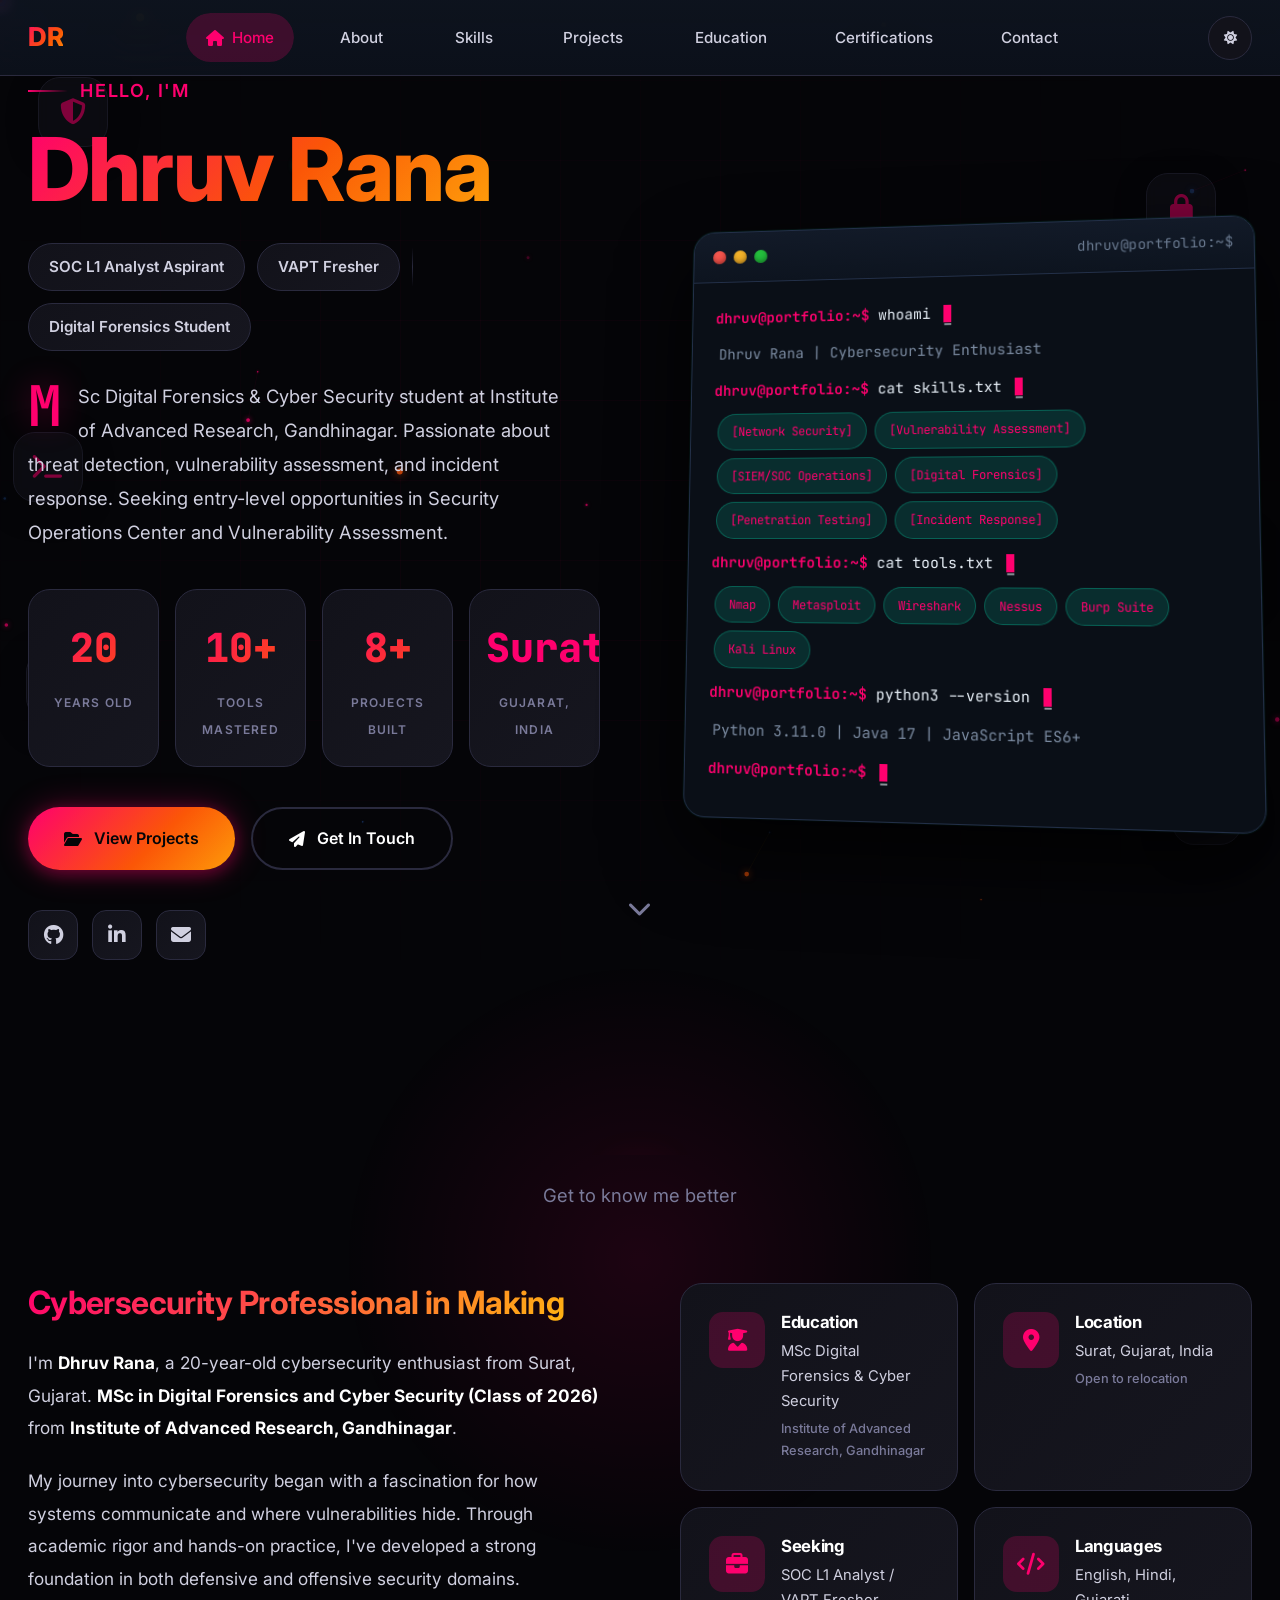
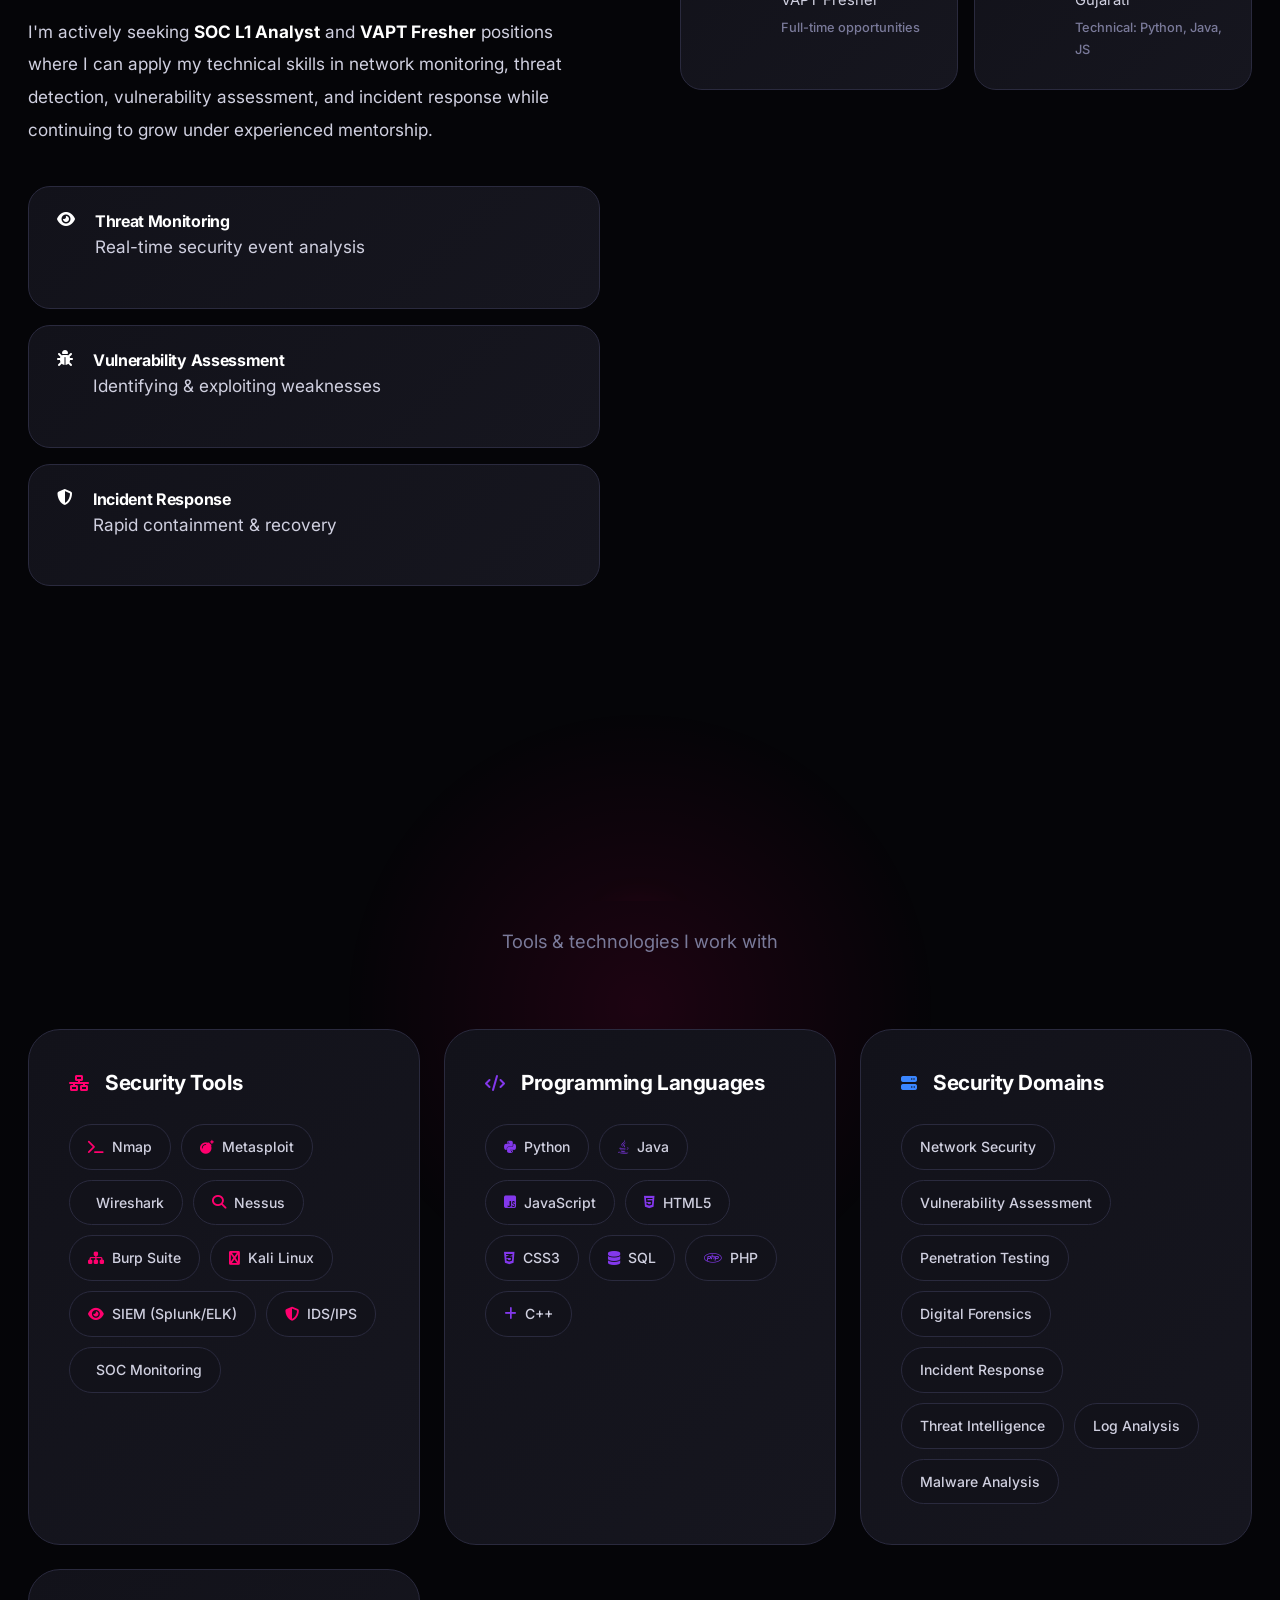
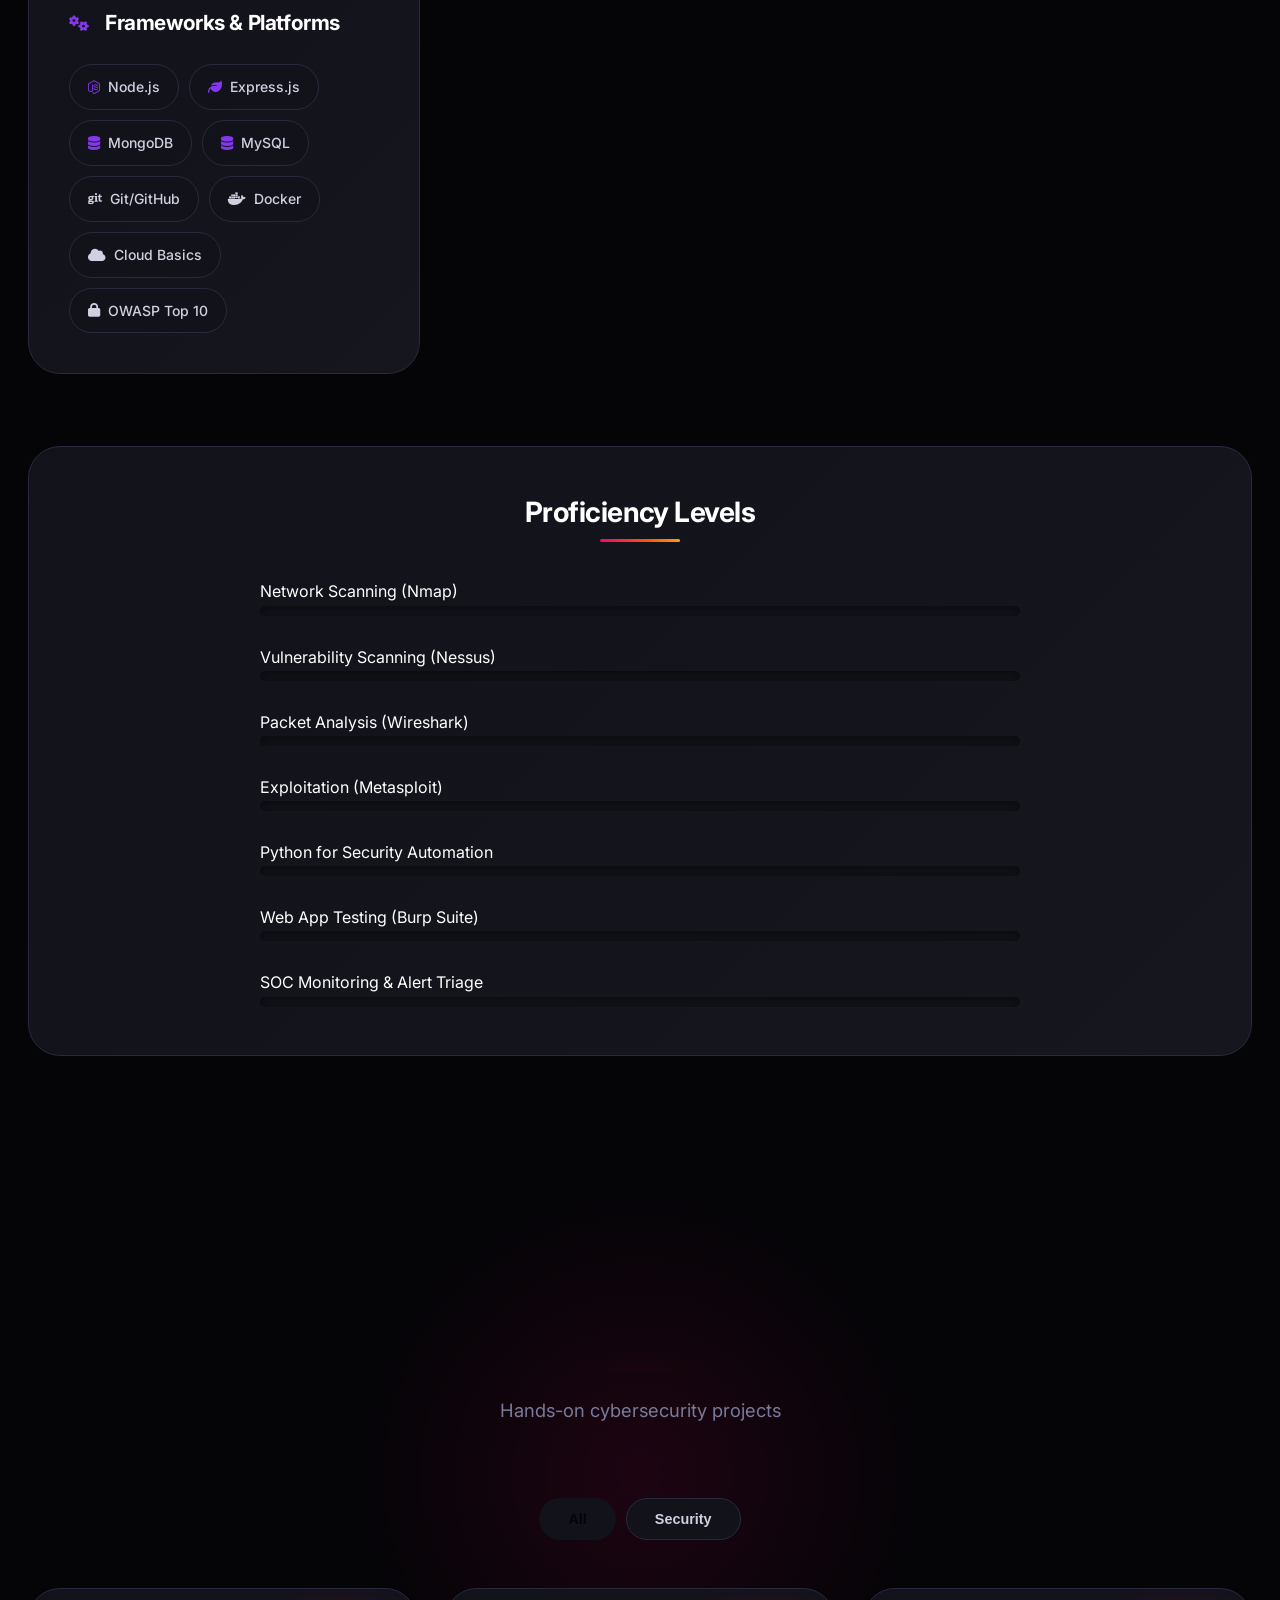
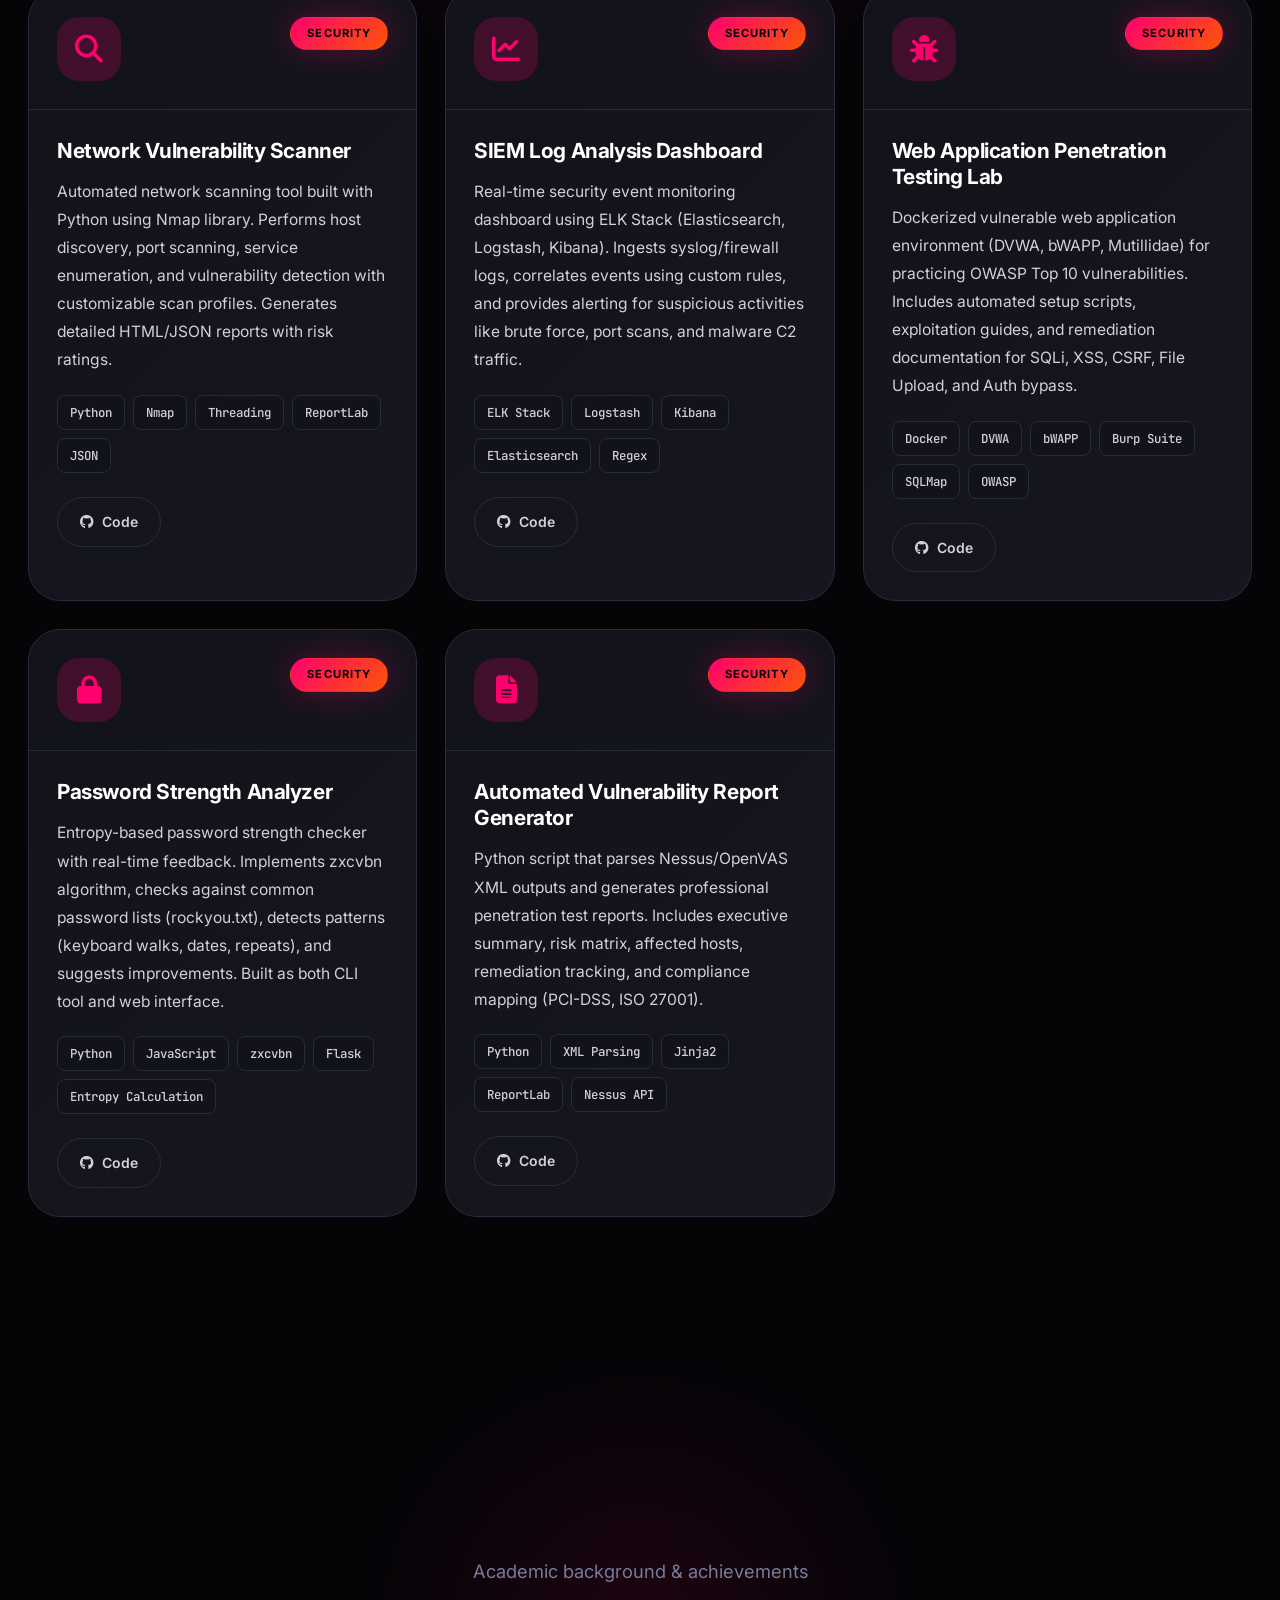
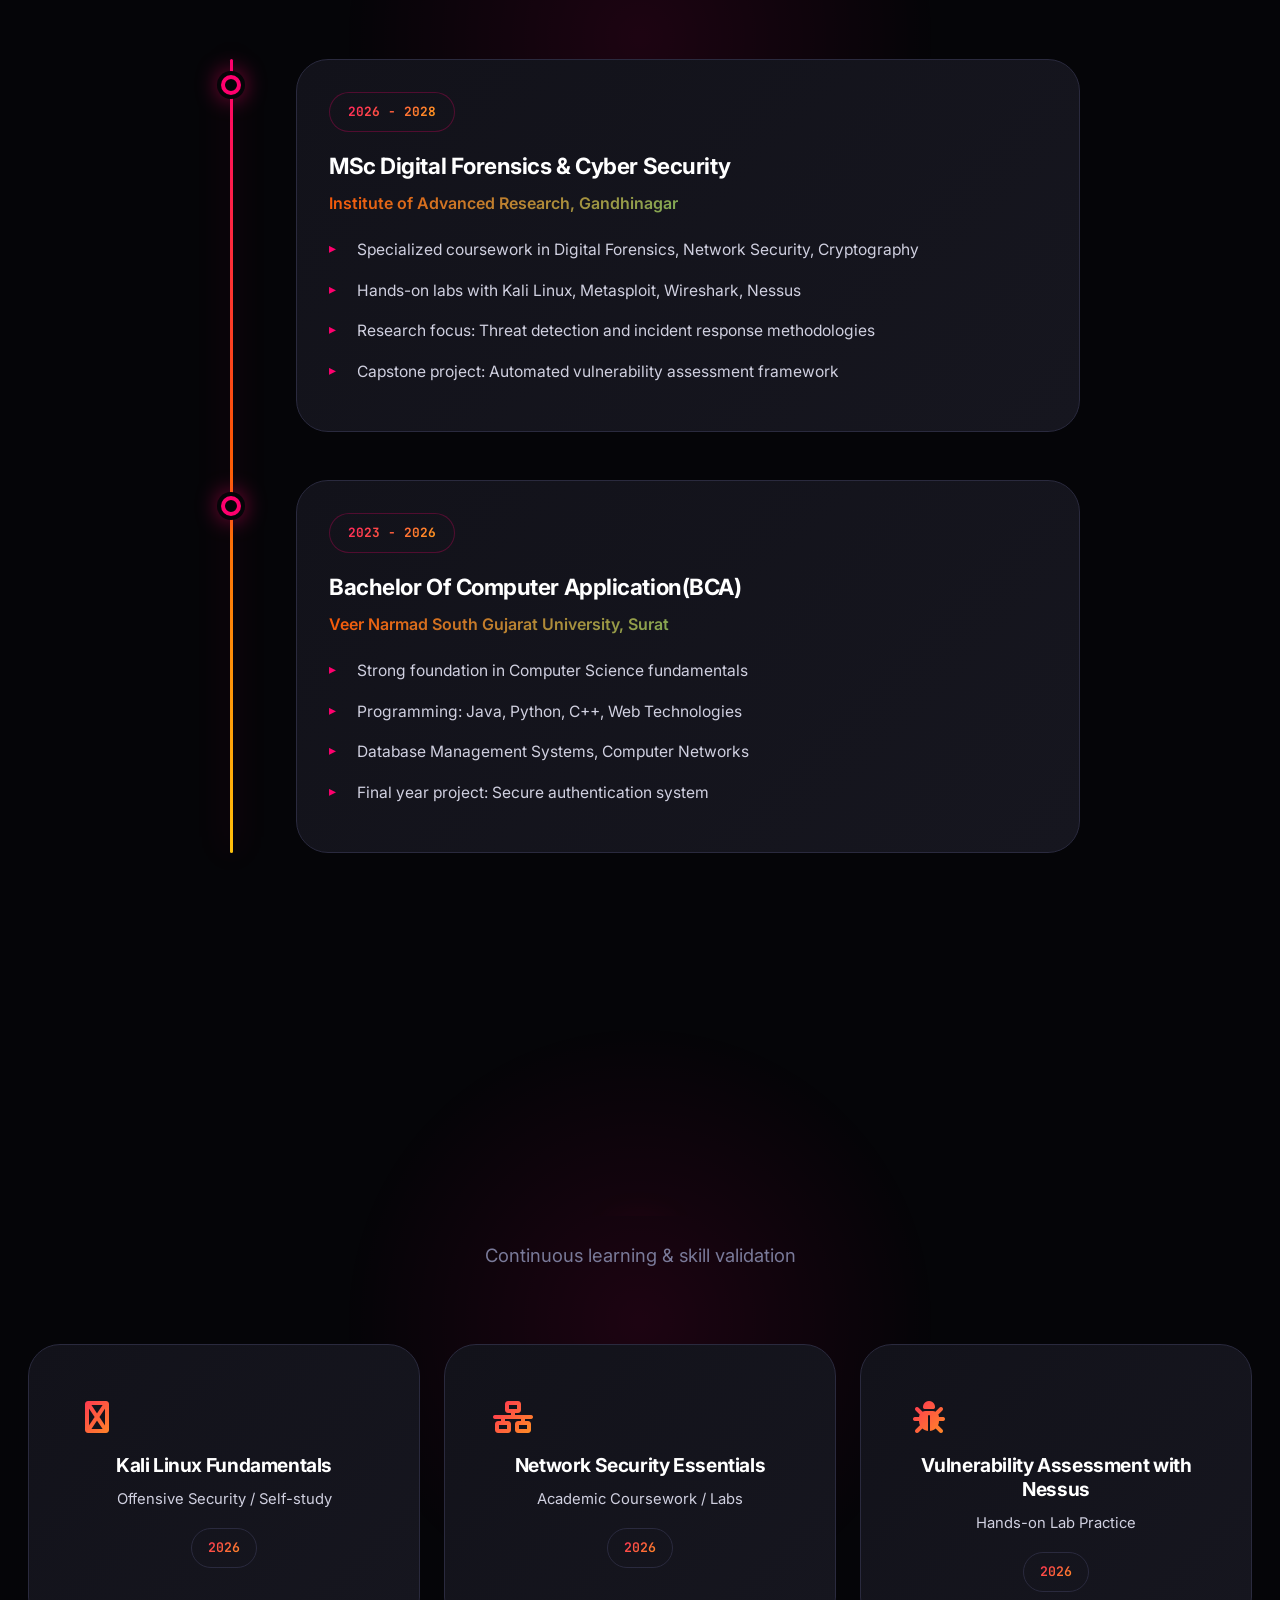
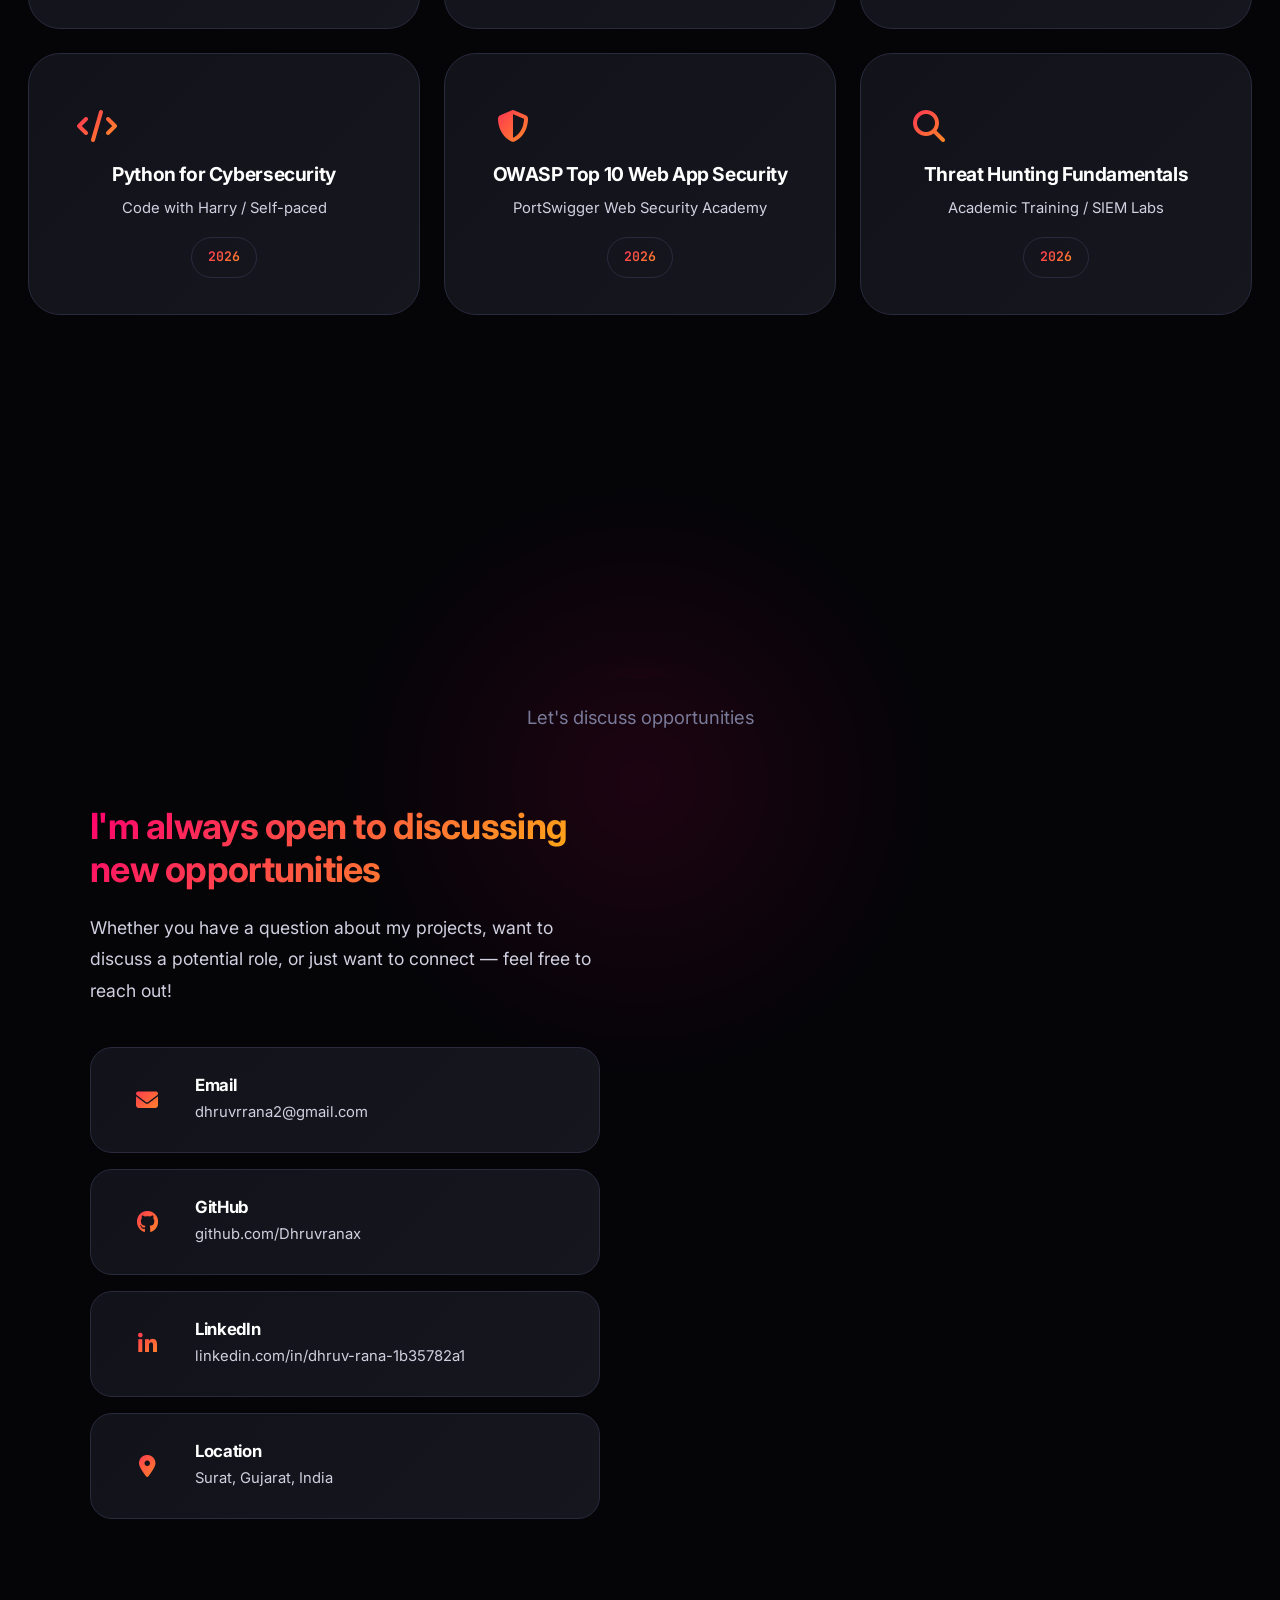
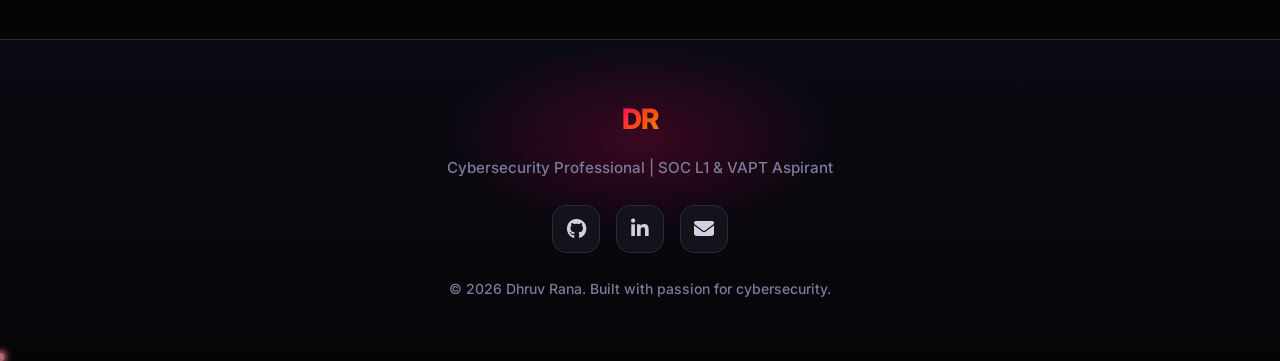
==== index.html @ 6d69d362 "Cybersecurity portfolio with 3D effects - Three.js hero scene with floating geometries, particles, o" ====
<!DOCTYPE html>
<html lang="en">
<head>
    <meta charset="UTF-8">
    <meta name="viewport" content="width=device-width, initial-scale=1.0">
    <meta name="description" content="Dhruv Rana - Cybersecurity Professional | SOC L1 & VAPT Fresher | Digital Forensics & Cyber Security MSc Student">
    <meta name="keywords" content="Cybersecurity, SOC Analyst, VAPT, Digital Forensics, Network Security, Penetration Testing">
    <meta name="author" content="Dhruv Rana">
    <title>Dhruv Rana | Cybersecurity Portfolio</title>
    <link rel="icon" type="image/svg+xml" href="data:image/svg+xml,<svg xmlns='http://www.w3.org/2000/svg' viewBox='0 0 100 100'><text y='.9em' font-size='90'>🛡️</text></svg>">
    <link rel="preconnect" href="https://fonts.googleapis.com">
    <link rel="preconnect" href="https://fonts.gstatic.com" crossorigin>
    <link href="https://fonts.googleapis.com/css2?family=Inter:wght@300;400;500;600;700&family=JetBrains+Mono:wght@400;500&display=swap" rel="stylesheet">
    <link rel="stylesheet" href="https://cdnjs.cloudflare.com/ajax/libs/font-awesome/6.5.1/css/all.min.css">
    <link rel="stylesheet" href="styles.css">
    <!-- Three.js for 3D effects -->
    <script type="importmap">
    {
        "imports": {
            "three": "https://unpkg.com/three@0.164.1/build/three.module.js",
            "three/addons/": "https://unpkg.com/three@0.164.1/examples/jsm/"
        }
    }
    </script>
</head>
<body>
    <!-- Navigation -->
    <nav class="navbar" id="navbar">
        <div class="nav-container">
            <a href="#" class="nav-logo">DR</a>
            <ul class="nav-menu" id="nav-menu">
                <li><a href="#home" class="nav-link"><i class="fas fa-home"></i> Home</a></li>
                <li><a href="#about" class="nav-link"><i class="fas fa-user"></i> About</a></li>
                <li><a href="#skills" class="nav-link"><i class="fas fa-code"></i> Skills</a></li>
                <li><a href="#projects" class="nav-link"><i class="fas fa-folder-open"></i> Projects</a></li>
                <li><a href="#education" class="nav-link"><i class="fas fa-graduation-cap"></i> Education</a></li>
                <li><a href="#certifications" class="nav-link"><i class="fas fa-certificate"></i> Certifications</a></li>
                <li><a href="#contact" class="nav-link"><i class="fas fa-paper-plane"></i> Contact</a></li>
            </ul>
            <button class="theme-toggle" aria-label="Toggle theme" title="Toggle theme">
                <i class="fas fa-sun"></i>
                <i class="fas fa-moon"></i>
            </button>
            <div class="nav-toggle" id="nav-toggle">
                <span></span>
                <span></span>
                <span></span>
            </div>
        </div>
    </nav>

    <!-- Hero Section -->
    <section class="hero" id="home">
        <div class="hero-background">
            <div class="grid-pattern"></div>
            <div class="floating-elements">
                <div class="float-element" style="--i: 0"><i class="fas fa-shield-alt"></i></div>
                <div class="float-element" style="--i: 1"><i class="fas fa-lock"></i></div>
                <div class="float-element" style="--i: 2"><i class="fas fa-bug"></i></div>
                <div class="float-element" style="--i: 3"><i class="fas fa-network-wired"></i></div>
                <div class="float-element" style="--i: 4"><i class="fas fa-terminal"></i></div>
                <div class="float-element" style="--i: 5"><i class="fas fa-search"></i></div>
            </div>
            <!-- 3D Scene Container -->
            <div id="hero-3d-scene" class="hero-3d-scene" aria-hidden="true"></div>
        </div>
        <div class="hero-content">
            <div class="hero-text">
                <p class="hero-greeting">Hello, I'm</p>
                <h1 class="hero-name">Dhruv Rana</h1>
                <div class="hero-titles">
                    <span class="title-item" data-text="SOC L1 Analyst Aspirant">SOC L1 Analyst Aspirant</span>
                    <span class="title-item" data-text="VAPT Fresher">VAPT Fresher</span>
                    <div class="hero-divider"></div>
                    <span class="title-item" data-text="Digital Forensics Student">Digital Forensics Student</span>
                </div>
                <p class="hero-description">
                    MSc Digital Forensics & Cyber Security student at Institute of Advanced Research, Gandhinagar.
                    Passionate about threat detection, vulnerability assessment, and incident response.
                    Seeking entry-level opportunities in Security Operations Center and Vulnerability Assessment.
                </p>
                <div class="hero-stats">
                    <div class="stat">
                        <span class="stat-number">20</span>
                        <span class="stat-label">Years Old</span>
                    </div>
                    <div class="stat">
                        <span class="stat-number">10+</span>
                        <span class="stat-label">Tools Mastered</span>
                    </div>
                    <div class="stat">
                        <span class="stat-number">8+</span>
                        <span class="stat-label">Projects Built</span>
                    </div>
                    <div class="stat">
                        <span class="stat-number text">Surat</span>
                        <span class="stat-label">Gujarat, India</span>
                    </div>
                </div>
                <div class="hero-actions">
                    <a href="#projects" class="btn btn-primary">
                        <i class="fas fa-folder-open"></i> View Projects
                    </a>
                    <a href="#contact" class="btn btn-secondary">
                        <i class="fas fa-paper-plane"></i> Get In Touch
                    </a>
                </div>
                <div class="hero-social">
                    <a href="https://github.com/Dhruvranax" target="_blank" class="social-link" aria-label="GitHub">
                        <i class="fab fa-github"></i>
                    </a>
                    <a href="https://www.linkedin.com/in/dhruv-rana-1b35782a1" target="_blank" class="social-link" aria-label="LinkedIn">
                        <i class="fab fa-linkedin-in"></i>
                    </a>
                    <a href="mailto:dhruvrrana2@gmail.com" class="social-link" aria-label="Email">
                        <i class="fas fa-envelope"></i>
                    </a>
                </div>
            </div>
            <div class="hero-visual">
                <div class="terminal-window">
                    <div class="terminal-header">
                        <div class="terminal-controls">
                            <span class="control close"></span>
                            <span class="control minimize"></span>
                            <span class="control maximize"></span>
                        </div>
                        <div class="terminal-title">dhruv@portfolio:~$</div>
                    </div>
                    <div class="terminal-body">
                        <div class="terminal-line">
                            <span class="prompt">dhruv@portfolio:~$</span>
                            <span class="command"> whoami</span>
                        </div>
                        <div class="terminal-line output">Dhruv Rana | Cybersecurity Enthusiast</div>
                        <div class="terminal-line">
                            <span class="prompt">dhruv@portfolio:~$</span>
                            <span class="command"> cat skills.txt</span>
                        </div>
                        <div class="terminal-line output skills-output">
                            <span>[Network Security]</span>
                            <span>[Vulnerability Assessment]</span>
                            <span>[SIEM/SOC Operations]</span>
                            <span>[Digital Forensics]</span>
                            <span>[Penetration Testing]</span>
                            <span>[Incident Response]</span>
                        </div>
                        <div class="terminal-line">
                            <span class="prompt">dhruv@portfolio:~$</span>
                            <span class="command"> cat tools.txt</span>
                        </div>
                        <div class="terminal-line output tools-output">
                            <span>Nmap</span>
                            <span>Metasploit</span>
                            <span>Wireshark</span>
                            <span>Nessus</span>
                            <span>Burp Suite</span>
                            <span>Kali Linux</span>
                        </div>
                        <div class="terminal-line">
                            <span class="prompt">dhruv@portfolio:~$</span>
                            <span class="command"> python3 --version</span>
                        </div>
                        <div class="terminal-line output">Python 3.11.0 | Java 17 | JavaScript ES6+</div>
                        <div class="terminal-line">
                            <span class="prompt">dhruv@portfolio:~$</span>
                            <span class="command blinking">_</span>
                        </div>
                    </div>
                </div>
            </div>
        </div>
        <div class="scroll-indicator">
            <i class="fas fa-chevron-down"></i>
        </div>
    </section>

    <!-- About Section -->
    <section class="section about" id="about">
        <div class="container">
            <div class="section-header">
                <h2 class="section-title">About Me</h2>
                <p class="section-subtitle">Get to know me better</p>
            </div>
            <div class="about-content">
                <div class="about-text">
                    <h3>Cybersecurity Professional in Making</h3>
                    <p>
                        I'm <strong>Dhruv Rana</strong>, a 20-year-old cybersecurity enthusiast from Surat, Gujarat.
                        <strong>MSc in Digital Forensics and Cyber Security (Class of 2026)</strong> from
                        <strong>Institute of Advanced Research, Gandhinagar</strong>.
                    </p>
                    <p>
                        My journey into cybersecurity began with a fascination for how systems communicate and where
                        vulnerabilities hide. Through academic rigor and hands-on practice, I've developed a strong
                        foundation in both defensive and offensive security domains.
                    </p>
                    <p>
                        I'm actively seeking <strong>SOC L1 Analyst</strong> and <strong>VAPT Fresher</strong> positions
                        where I can apply my technical skills in network monitoring, threat detection, vulnerability
                        assessment, and incident response while continuing to grow under experienced mentorship.
                    </p>
                    <div class="about-highlights">
                        <div class="highlight">
                            <i class="fas fa-eye"></i>
                            <div>
                                <h4>Threat Monitoring</h4>
                                <p>Real-time security event analysis</p>
                            </div>
                        </div>
                        <div class="highlight">
                            <i class="fas fa-bug"></i>
                            <div>
                                <h4>Vulnerability Assessment</h4>
                                <p>Identifying & exploiting weaknesses</p>
                            </div>
                        </div>
                        <div class="highlight">
                            <i class="fas fa-shield-alt"></i>
                            <div>
                                <h4>Incident Response</h4>
                                <p>Rapid containment & recovery</p>
                            </div>
                        </div>
                    </div>
                </div>
                <div class="about-cards">
                    <div class="info-card">
                        <div class="card-icon"><i class="fas fa-user-graduate"></i></div>
                        <div class="card-content">
                            <h4>Education</h4>
                            <p>MSc Digital Forensics & Cyber Security</p>
                            <span>Institute of Advanced Research, Gandhinagar</span>
                        </div>
                    </div>
                    <div class="info-card">
                        <div class="card-icon"><i class="fas fa-map-marker-alt"></i></div>
                        <div class="card-content">
                            <h4>Location</h4>
                            <p>Surat, Gujarat, India</p>
                            <span>Open to relocation</span>
                        </div>
                    </div>
                    <div class="info-card">
                        <div class="card-icon"><i class="fas fa-briefcase"></i></div>
                        <div class="card-content">
                            <h4>Seeking</h4>
                            <p>SOC L1 Analyst / VAPT Fresher</p>
                            <span>Full-time opportunities</span>
                        </div>
                    </div>
                    <div class="info-card">
                        <div class="card-icon"><i class="fas fa-code"></i></div>
                        <div class="card-content">
                            <h4>Languages</h4>
                            <p>English, Hindi, Gujarati</p>
                            <span>Technical: Python, Java, JS</span>
                        </div>
                    </div>
                </div>
            </div>
        </div>
    </section>

    <!-- Skills Section -->
    <section class="section skills" id="skills">
        <div class="container">
            <div class="section-header">
                <h2 class="section-title">Technical Skills</h2>
                <p class="section-subtitle">Tools & technologies I work with</p>
            </div>
            <div class="skills-grid">
                <div class="skill-category" data-category="security">
                    <div class="category-header">
                        <i class="fas fa-network-wired"></i>
                        <h3>Security Tools</h3>
                    </div>
                    <div class="skill-tags">
                        <span class="skill-tag" data-color="var(--color-security)"><i class="fas fa-terminal"></i> Nmap</span>
                        <span class="skill-tag" data-color="var(--color-security)"><i class="fas fa-bomb"></i> Metasploit</span>
                        <span class="skill-tag" data-color="var(--color-security)"><i class="fas fa-shark"></i> Wireshark</span>
                        <span class="skill-tag" data-color="var(--color-security)"><i class="fas fa-search"></i> Nessus</span>
                        <span class="skill-tag" data-color="var(--color-security)"><i class="fas fa-sitemap"></i> Burp Suite</span>
                        <span class="skill-tag" data-color="var(--color-security)"><i class="fas fa-linux"></i> Kali Linux</span>
                        <span class="skill-tag" data-color="var(--color-security)"><i class="fas fa-eye"></i> SIEM (Splunk/ELK)</span>
                        <span class="skill-tag" data-color="var(--color-security)"><i class="fas fa-shield-alt"></i> IDS/IPS</span>
                        <span class="skill-tag" data-color="var(--color-security)"><i class="fas fa-radar"></i> SOC Monitoring</span>
                    </div>
                </div>
                <div class="skill-category" data-category="development">
                    <div class="category-header">
                        <i class="fas fa-code"></i>
                        <h3>Programming Languages</h3>
                    </div>
                    <div class="skill-tags">
                        <span class="skill-tag" data-color="var(--color-development)"><i class="fab fa-python"></i> Python</span>
                        <span class="skill-tag" data-color="var(--color-development)"><i class="fab fa-java"></i> Java</span>
                        <span class="skill-tag" data-color="var(--color-development)"><i class="fab fa-js-square"></i> JavaScript</span>
                        <span class="skill-tag" data-color="var(--color-development)"><i class="fab fa-html5"></i> HTML5</span>
                        <span class="skill-tag" data-color="var(--color-development)"><i class="fab fa-css3-alt"></i> CSS3</span>
                        <span class="skill-tag" data-color="var(--color-development)"><i class="fas fa-database"></i> SQL</span>
                        <span class="skill-tag" data-color="var(--color-development)"><i class="fab fa-php"></i> PHP</span>
                        <span class="skill-tag" data-color="var(--color-development)"><i class="fas fa-plus"></i> C++</span>
                    </div>
                </div>
                <div class="skill-category" data-category="network">
                    <div class="category-header">
                        <i class="fas fa-server"></i>
                        <h3>Security Domains</h3>
                    </div>
                    <div class="skill-tags">
                        <span class="skill-tag" data-color="var(--color-network)">Network Security</span>
                        <span class="skill-tag" data-color="var(--color-network)">Vulnerability Assessment</span>
                        <span class="skill-tag" data-color="var(--color-network)">Penetration Testing</span>
                        <span class="skill-tag" data-color="var(--color-forensics)">Digital Forensics</span>
                        <span class="skill-tag" data-color="var(--color-network)">Incident Response</span>
                        <span class="skill-tag" data-color="var(--color-network)">Threat Intelligence</span>
                        <span class="skill-tag" data-color="var(--color-network)">Log Analysis</span>
                        <span class="skill-tag" data-color="var(--color-network)">Malware Analysis</span>
                    </div>
                </div>
                <div class="skill-category" data-category="development">
                    <div class="category-header">
                        <i class="fas fa-cogs"></i>
                        <h3>Frameworks & Platforms</h3>
                    </div>
                    <div class="skill-tags">
                        <span class="skill-tag" data-color="var(--color-development)"><i class="fab fa-node-js"></i> Node.js</span>
                        <span class="skill-tag" data-color="var(--color-development)"><i class="fas fa-leaf"></i> Express.js</span>
                        <span class="skill-tag" data-color="var(--color-development)"><i class="fas fa-database"></i> MongoDB</span>
                        <span class="skill-tag" data-color="var(--color-development)"><i class="fas fa-database"></i> MySQL</span>
                        <span class="skill-tag"><i class="fab fa-git"></i> Git/GitHub</span>
                        <span class="skill-tag"><i class="fab fa-docker"></i> Docker</span>
                        <span class="skill-tag"><i class="fas fa-cloud"></i> Cloud Basics</span>
                        <span class="skill-tag"><i class="fas fa-lock"></i> OWASP Top 10</span>
                    </div>
                </div>
            </div>
            <div class="proficiency-section">
                <h3>Proficiency Levels</h3>
                <div class="proficiency-bars">
                    <div class="proficiency-item">
                        <div class="proficiency-info">
                            <span>Network Scanning (Nmap)</span>
                        </div>
                        <div class="proficiency-bar"><div class="proficiency-fill" style="width: 90%"></div></div>
                    </div>
                    <div class="proficiency-item">
                        <div class="proficiency-info">
                            <span>Vulnerability Scanning (Nessus)</span>
                        </div>
                        <div class="proficiency-bar"><div class="proficiency-fill" style="width: 85%"></div></div>
                    </div>
                    <div class="proficiency-item">
                        <div class="proficiency-info">
                            <span>Packet Analysis (Wireshark)</span>
                        </div>
                        <div class="proficiency-bar"><div class="proficiency-fill" style="width: 80%"></div></div>
                    </div>
                    <div class="proficiency-item">
                        <div class="proficiency-info">
                            <span>Exploitation (Metasploit)</span>
                        </div>
                        <div class="proficiency-bar"><div class="proficiency-fill" style="width: 75%"></div></div>
                    </div>
                    <div class="proficiency-item">
                        <div class="proficiency-info">
                            <span>Python for Security Automation</span>
                        </div>
                        <div class="proficiency-bar"><div class="proficiency-fill" style="width: 85%"></div></div>
                    </div>
                    <div class="proficiency-item">
                        <div class="proficiency-info">
                            <span>Web App Testing (Burp Suite)</span>
                        </div>
                        <div class="proficiency-bar"><div class="proficiency-fill" style="width: 70%"></div></div>
                    </div>
                    <div class="proficiency-item">
                        <div class="proficiency-info">
                            <span>SOC Monitoring & Alert Triage</span>
                        </div>
                        <div class="proficiency-bar"><div class="proficiency-fill" style="width: 80%"></div></div>
                    </div>
                </div>
            </div>
        </div>
    </section>

    <!-- Projects Section -->
    <section class="section projects" id="projects">
        <div class="container">
            <div class="section-header">
                <h2 class="section-title">Projects</h2>
                <p class="section-subtitle">Hands-on cybersecurity projects</p>
            </div>
            <div class="projects-filter">
                <button class="filter-btn active" data-filter="all">All</button>
                <button class="filter-btn" data-filter="security">Security</button>
            </div>
            <div class="projects-grid" id="projects-grid">
                <!-- Projects will be dynamically loaded -->
            </div>
        </div>
    </section>

    <!-- Education Section -->
    <section class="section education" id="education">
        <div class="container">
            <div class="section-header">
                <h2 class="section-title">Education</h2>
                <p class="section-subtitle">Academic background & achievements</p>
            </div>
            <div class="timeline">
                <div class="timeline-item">
                    <div class="timeline-marker"></div>
                    <div class="timeline-content">
                        <div class="timeline-date">2026 - 2028</div>
                        <h3>MSc Digital Forensics & Cyber Security</h3>
                        <p class="timeline-institute">Institute of Advanced Research, Gandhinagar</p>
                        <ul class="timeline-details">
                            <li>Specialized coursework in Digital Forensics, Network Security, Cryptography</li>
                            <li>Hands-on labs with Kali Linux, Metasploit, Wireshark, Nessus</li>
                            <li>Research focus: Threat detection and incident response methodologies</li>
                            <li>Capstone project: Automated vulnerability assessment framework</li>
                        </ul>
                    </div>
                </div>
                <div class="timeline-item">
                    <div class="timeline-marker"></div>
                    <div class="timeline-content">
                        <div class="timeline-date">2023 - 2026</div>
                        <h3>Bachelor Of Computer Application(BCA)</h3>
                        <p class="timeline-institute">Veer Narmad South Gujarat University, Surat</p>
                        <ul class="timeline-details">
                            <li>Strong foundation in Computer Science fundamentals</li>
                            <li>Programming: Java, Python, C++, Web Technologies</li>
                            <li>Database Management Systems, Computer Networks</li>
                            <li>Final year project: Secure authentication system</li>
                        </ul>
                    </div>
                </div>
            </div>
        </div>
    </section>

    <!-- Certifications Section -->
    <section class="section certifications" id="certifications">
        <div class="container">
            <div class="section-header">
                <h2 class="section-title">Certifications & Training</h2>
                <p class="section-subtitle">Continuous learning & skill validation</p>
            </div>
            <div class="certifications-grid">
                <div class="cert-card">
                    <div class="cert-icon"><i class="fas fa-linux"></i></div>
                    <h3>Kali Linux Fundamentals</h3>
                    <p>Offensive Security / Self-study</p>
                    <span class="cert-date">2026</span>
                </div>
                <div class="cert-card">
                    <div class="cert-icon"><i class="fas fa-network-wired"></i></div>
                    <h3>Network Security Essentials</h3>
                    <p>Academic Coursework / Labs</p>
                    <span class="cert-date">2026</span>
                </div>
                <div class="cert-card">
                    <div class="cert-icon"><i class="fas fa-bug"></i></div>
                    <h3>Vulnerability Assessment with Nessus</h3>
                    <p>Hands-on Lab Practice</p>
                    <span class="cert-date">2026</span>
                </div>
                <div class="cert-card">
                    <div class="cert-icon"><i class="fas fa-code"></i></div>
                    <h3>Python for Cybersecurity</h3>
                    <p>Code with Harry / Self-paced</p>
                    <span class="cert-date">2026</span>
                </div>
                <div class="cert-card">
                    <div class="cert-icon"><i class="fas fa-shield-alt"></i></div>
                    <h3>OWASP Top 10 Web App Security</h3>
                    <p>PortSwigger Web Security Academy</p>
                    <span class="cert-date">2026</span>
                </div>
                <div class="cert-card">
                    <div class="cert-icon"><i class="fas fa-search"></i></div>
                    <h3>Threat Hunting Fundamentals</h3>
                    <p>Academic Training / SIEM Labs</p>
                    <span class="cert-date">2026</span>
                </div>
            </div>
        </div>
    </section>

    <!-- Contact Section -->
    <section class="section contact" id="contact">
        <div class="container">
            <div class="section-header">
                <h2 class="section-title">Get In Touch</h2>
                <p class="section-subtitle">Let's discuss opportunities</p>
            </div>
            <div class="contact-content">
                <div class="contact-info">
                    <h3>I'm always open to discussing new opportunities</h3>
                    <p>Whether you have a question about my projects, want to discuss a potential role, or just want to connect — feel free to reach out!</p>
                    <div class="contact-methods">
                        <a href="mailto:dhruvrana@example.com" class="contact-method">
                            <div class="method-icon"><i class="fas fa-envelope"></i></div>
                            <div>
                                <h4>Email</h4>
                                <p>dhruvrrana2@gmail.com</p>
                            </div>
                        </a>
                        <a href="https://github.com/Dhruvranax" target="_blank" class="contact-method">
                            <div class="method-icon"><i class="fab fa-github"></i></div>
                            <div>
                                <h4>GitHub</h4>
                                <p>github.com/Dhruvranax</p>
                            </div>
                        </a>
                        <a href="https://www.linkedin.com/in/dhruv-rana-1b35782a1" target="_blank" class="contact-method">
                            <div class="method-icon"><i class="fab fa-linkedin-in"></i></div>
                            <div>
                                <h4>LinkedIn</h4>
                                <p>linkedin.com/in/dhruv-rana-1b35782a1</p>
                            </div>
                        </a>
                        <div class="contact-method">
                            <div class="method-icon"><i class="fas fa-map-marker-alt"></i></div>
                            <div>
                                <h4>Location</h4>
                                <p>Surat, Gujarat, India</p>
                            </div>
                        </div>
                    </div>
                </div>
            </div>
        </div>
    </section>

    <!-- Footer -->
    <footer class="footer">
        <div class="container">
            <div class="footer-content">
                <div class="footer-brand">
                    <div class="footer-logo">DR</div>
                    <p>Cybersecurity Professional | SOC L1 & VAPT Aspirant</p>
                </div>
                <div class="footer-links">
                    <a href="https://github.com/Dhruvranax" target="_blank"><i class="fab fa-github"></i></a>
                    <a href="https://www.linkedin.com/in/dhruv-rana-1b35782a1" target="_blank"><i class="fab fa-linkedin-in"></i></a>
                    <a href="mailto:dhruvrana@example.com"><i class="fas fa-envelope"></i></a>
                </div>
                <p class="footer-copyright">&copy; 2026 Dhruv Rana. Built with passion for cybersecurity.</p>
            </div>
        </div>
    </footer>

    <script type="module" src="script-3d.js"></script>
    <script src="script.js"></script>
</body>
</html>
---- styles.css ----
/* ========================================
   Dhruv Rana - Cybersecurity Portfolio
   Enhanced Stylesheet with Advanced Animations
   ======================================== */

/* CSS Custom Properties */
:root {
    /* Colors - Dark Theme (Default) - RAINBOW CYBERSECURITY PALETTE */
    --bg-primary: #050508;
    --bg-secondary: #0a0a12;
    --bg-tertiary: #12121a;
    --bg-card: #12121a;
    --bg-card-hover: #1a1a26;
    --bg-elevated: #16161f;

    --text-primary: #ffffff;
    --text-secondary: #d0d0e0;
    --text-muted: #7a7a9a;
    --text-accent: #ff006e;           /* Rainbow start - Magenta */
    --text-accent-dim: #ff006e33;
    --text-accent-glow: #ff006e66;

    --border-color: #2a2a3e;
    --border-light: #3a3a56;
    --border-glow: #ff006e44;

    /* RAINBOW ACCENT SYSTEM - Full Spectrum */
    --accent-primary: #ff006e;        /* Magenta */
    --accent-secondary: #fb5607;      /* Orange-Red */
    --accent-tertiary: #ffbe0b;       /* Gold/Yellow */
    --accent-quaternary: #8338ec;     /* Violet */
    --accent-warning: #3a86ff;        /* Blue */
    --accent-danger: #ff006e;         /* Magenta (repeat) */
    --accent-success: #06ffa5;        /* Mint Green */
    --accent-orange: #fb5607;         /* Orange */

    /* Rainbow gradient stops for dynamic use */
    --rainbow-1: #ff006e;   /* Magenta */
    --rainbow-2: #fb5607;   /* Red-Orange */
    --rainbow-3: #ffbe0b;   /* Gold */
    --rainbow-4: #06ffa5;   /* Mint Green */
    --rainbow-5: #3a86ff;   /* Blue */
    --rainbow-6: #8338ec;   /* Violet */
    --rainbow-7: #ff006e;   /* Magenta (wrap) */

    /* Category-specific colors - RAINBOW MAPPED */
    --color-security: #ff006e;        /* Magenta */
    --color-development: #8338ec;     /* Violet */
    --color-academic: #06ffa5;        /* Mint Green */
    --color-network: #3a86ff;         /* Blue */
    --color-forensics: #fb5607;       /* Red-Orange */
    --color-web: #ffbe0b;             /* Gold */

    --shadow-sm: 0 2px 8px rgba(0, 0, 0, 0.5);
    --shadow-md: 0 8px 32px rgba(0, 0, 0, 0.6);
    --shadow-lg: 0 20px 60px rgba(0, 0, 0, 0.7);
    --shadow-xl: 0 32px 80px rgba(0, 0, 0, 0.8);
    --shadow-glow: 0 0 32px rgba(255, 0, 110, 0.3);
    --shadow-glow-strong: 0 0 64px rgba(255, 0, 110, 0.5);
    --shadow-glow-purple: 0 0 32px rgba(131, 56, 236, 0.3);
    --shadow-glow-pink: 0 0 32px rgba(255, 0, 110, 0.3);
    --shadow-glow-cyan: 0 0 32px rgba(6, 255, 165, 0.3);
    --shadow-glow-gold: 0 0 32px rgba(255, 190, 11, 0.3);
    --shadow-glow-blue: 0 0 32px rgba(58, 134, 255, 0.3);
    --shadow-inner: inset 0 2px 8px rgba(0, 0, 0, 0.5);

    --radius-sm: 8px;
    --radius-md: 14px;
    --radius-lg: 22px;
    --radius-xl: 32px;
    --radius-pill: 100px;

    --transition-fast: 150ms cubic-bezier(0.25, 0.46, 0.45, 0.94);
    --transition-normal: 300ms cubic-bezier(0.25, 0.46, 0.45, 0.94);
    --transition-slow: 500ms cubic-bezier(0.25, 0.46, 0.45, 0.94);
    --transition-bounce: 400ms cubic-bezier(0.34, 1.56, 0.64, 1);

    --font-primary: 'Inter', -apple-system, BlinkMacSystemFont, sans-serif;
    --font-mono: 'JetBrains Mono', 'Fira Code', monospace;

    --container-max: 1280px;
    --nav-height: 76px;

    /* Animation durations */
    --dur-instant: 0ms;
    --dur-fast: 150ms;
    --dur-normal: 300ms;
    --dur-slow: 500ms;
    --dur-slower: 800ms;
}

/* Light Theme - RAINBOW CYBERSECURITY PALETTE */
[data-theme="light"] {
    --bg-primary: #fafafa;
    --bg-secondary: #ffffff;
    --bg-tertiary: #f0f0f5;
    --bg-card: #ffffff;
    --bg-card-hover: #f5f5fa;
    --bg-elevated: #ebebf0;

    --text-primary: #121212;
    --text-secondary: #3a3a4a;
    --text-muted: #6a6a7a;
    --text-accent: #ff006e;
    --text-accent-dim: #ff006e33;
    --text-accent-glow: #ff006e66;

    --border-color: #e0e0ea;
    --border-light: #d0d0de;
    --border-glow: #ff006e44;

    /* RAINBOW ACCENT SYSTEM (Light) */
    --accent-primary: #e0005a;        /* Magenta */
    --accent-secondary: #e04a06;      /* Orange-Red */
    --accent-tertiary: #e0a80a;       /* Gold */
    --accent-quaternary: #722ed8;     /* Violet */
    --accent-warning: #2e75e0;        /* Blue */
    --accent-danger: #e0005a;         /* Magenta */
    --accent-success: #05e092;        /* Mint Green */
    --accent-orange: #e04a06;         /* Orange */

    --rainbow-1: #e0005a;
    --rainbow-2: #e04a06;
    --rainbow-3: #e0a80a;
    --rainbow-4: #05e092;
    --rainbow-5: #2e75e0;
    --rainbow-6: #722ed8;
    --rainbow-7: #e0005a;

    --color-security: #e0005a;
    --color-development: #722ed8;
    --color-academic: #05e092;
    --color-network: #2e75e0;
    --color-forensics: #e04a06;
    --color-web: #e0a80a;

    --shadow-sm: 0 2px 8px rgba(0, 0, 0, 0.06);
    --shadow-md: 0 8px 32px rgba(0, 0, 0, 0.08);
    --shadow-lg: 0 20px 60px rgba(0, 0, 0, 0.1);
    --shadow-xl: 0 32px 80px rgba(0, 0, 0, 0.12);
    --shadow-glow: 0 0 32px rgba(224, 0, 90, 0.2);
    --shadow-glow-strong: 0 0 64px rgba(224, 0, 90, 0.3);
    --shadow-glow-purple: 0 0 32px rgba(114, 46, 216, 0.2);
    --shadow-glow-pink: 0 0 32px rgba(224, 0, 90, 0.2);
    --shadow-glow-cyan: 0 0 32px rgba(5, 224, 146, 0.2);
    --shadow-glow-gold: 0 0 32px rgba(224, 168, 10, 0.2);
    --shadow-glow-blue: 0 0 32px rgba(46, 117, 224, 0.2);
    --shadow-inner: inset 0 2px 8px rgba(0, 0, 0, 0.04);
}

/* Reset & Base */
*, *::before, *::after {
    box-sizing: border-box;
    margin: 0;
    padding: 0;
}

html {
    scroll-behavior: smooth;
    font-size: 16px;
    -webkit-tap-highlight-color: transparent;
}

@media (prefers-reduced-motion: reduce) {
    html { scroll-behavior: auto; }
    *, *::before, *::after {
        animation-duration: 0.01ms !important;
        animation-iteration-count: 1 !important;
        transition-duration: 0.01ms !important;
    }
}

body {
    font-family: var(--font-primary);
    background-color: var(--bg-primary);
    color: var(--text-primary);
    line-height: 1.7;
    overflow-x: hidden;
    -webkit-font-smoothing: antialiased;
    -moz-osx-font-smoothing: grayscale;
    perspective: 1000px;
}

/* Custom Scrollbar */
::-webkit-scrollbar { width: 10px; height: 10px; }
::-webkit-scrollbar-track { background: var(--bg-primary); }
::-webkit-scrollbar-thumb {
    background: linear-gradient(180deg, var(--accent-primary), var(--accent-secondary));
    border-radius: 5px;
    border: 2px solid var(--bg-primary);
}
::-webkit-scrollbar-thumb:hover { background: var(--accent-primary); }
::-webkit-scrollbar-corner { background: var(--bg-primary); }

/* Selection */
::selection {
    background: var(--accent-primary);
    color: var(--bg-primary);
}

/* Focus visible */
:focus-visible {
    outline: 2px solid var(--accent-primary);
    outline-offset: 3px;
}

/* Typography */
h1, h2, h3, h4, h5, h6 {
    font-weight: 700;
    line-height: 1.25;
    color: var(--text-primary);
    letter-spacing: -0.02em;
}

p { color: var(--text-secondary); }

a {
    color: var(--accent-primary);
    text-decoration: none;
    transition: color var(--transition-fast);
}

a:hover { color: var(--accent-secondary); }

img { max-width: 100%; height: auto; display: block; }

/* Container */
.container {
    max-width: var(--container-max);
    margin: 0 auto;
    padding: 0 28px;
}

/* Section */
.section {
    padding: 120px 0;
    position: relative;
    isolation: isolate;
}

.section::before {
    content: '';
    position: absolute;
    top: 0;
    left: 50%;
    transform: translateX(-50%);
    width: 600px;
    height: 600px;
    background: radial-gradient(ellipse, var(--text-accent-dim) 0%, transparent 70%);
    pointer-events: none;
    z-index: -1;
    opacity: 0.5;
    animation: rainbowPulse 8s ease-in-out infinite;
}

@keyframes rainbowPulse {
    0%, 100% { opacity: 0.3; filter: hue-rotate(0deg); }
    50% { opacity: 0.5; filter: hue-rotate(180deg); }
}

.section-header {
    text-align: center;
    margin-bottom: 72px;
    position: relative;
}

.section-title {
    font-size: clamp(2.25rem, 5.5vw, 3.75rem);
    font-weight: 800;
    background: linear-gradient(135deg, var(--rainbow-1) 0%, var(--rainbow-2) 16%, var(--rainbow-3) 33%, var(--rainbow-4) 50%, var(--rainbow-5) 66%, var(--rainbow-6) 83%, var(--rainbow-7) 100%);
    -webkit-background-clip: text;
    -webkit-text-fill-color: transparent;
    background-clip: text;
    background-size: 300% 300%;
    animation: rainbowShift 8s ease-in-out infinite;
    margin-bottom: 16px;
    position: relative;
    display: inline-block;
}

.section-title::after {
    content: '';
    position: absolute;
    bottom: -12px;
    left: 50%;
    transform: translateX(-50%);
    width: 60px;
    height: 4px;
    background: linear-gradient(90deg, var(--accent-primary), var(--accent-secondary));
    border-radius: 2px;
    box-shadow: var(--shadow-glow);
}

.section-subtitle {
    font-size: 1.15rem;
    color: var(--text-muted);
    max-width: 680px;
    margin: 0 auto;
    font-weight: 400;
}

/* Buttons - Enhanced */
.btn {
    display: inline-flex;
    align-items: center;
    justify-content: center;
    gap: 12px;
    padding: 16px 36px;
    font-size: 1rem;
    font-weight: 600;
    font-family: var(--font-primary);
    border-radius: var(--radius-pill);
    border: none;
    cursor: pointer;
    transition: all var(--transition-normal);
    white-space: nowrap;
    position: relative;
    overflow: hidden;
    z-index: 1;
}

.btn::before {
    content: '';
    position: absolute;
    inset: 0;
    background: linear-gradient(135deg, var(--accent-secondary), var(--accent-tertiary));
    opacity: 0;
    transition: opacity var(--transition-normal);
    z-index: -1;
    border-radius: inherit;
}

.btn span { position: relative; z-index: 2; }

.btn-primary {
    background: linear-gradient(135deg, var(--rainbow-1) 0%, var(--rainbow-2) 20%, var(--rainbow-3) 40%, var(--rainbow-4) 60%, var(--rainbow-5) 80%, var(--rainbow-6) 100%);
    background-size: 300% 300%;
    animation: rainbowShift 6s ease-in-out infinite;
    color: var(--bg-primary);
    box-shadow: var(--shadow-glow), 0 4px 16px rgba(255, 0, 110, 0.3);
}

.btn-primary:hover {
    transform: translateY(-3px) scale(1.02);
    box-shadow: var(--shadow-glow-strong), 0 8px 24px rgba(255, 0, 110, 0.4);
    color: var(--bg-primary);
    animation-duration: 3s;
}

.btn-primary:active { transform: translateY(-1px) scale(0.98); }

.btn-secondary {
    background: transparent;
    color: var(--text-primary);
    border: 2px solid var(--border-color);
}

.btn-secondary::before {
    background: linear-gradient(135deg, var(--rainbow-1) 0%, var(--rainbow-2) 25%, var(--rainbow-3) 50%, var(--rainbow-4) 75%, var(--rainbow-5) 100%);
    background-size: 300% 300%;
    animation: rainbowShift 6s ease-in-out infinite;
}

.btn-secondary:hover {
    border-color: transparent;
    color: var(--bg-primary);
}

.btn-secondary:hover::before { opacity: 1; }

.btn-secondary:active { transform: scale(0.97); }

.btn-ghost {
    background: transparent;
    color: var(--text-secondary);
    border: 2px solid transparent;
    padding: 12px 24px;
}

.btn-ghost:hover {
    color: var(--accent-primary);
    background: var(--text-accent-dim);
}

.btn-full { width: 100%; }

.btn-sm { padding: 10px 20px; font-size: 0.875rem; }

/* Button magnetic effect */
.btn.magnetic {
    transition: transform var(--transition-fast);
}

/* ========================================
   Navigation - Enhanced
   ======================================== */
.navbar {
    position: fixed;
    top: 0;
    left: 0;
    right: 0;
    height: var(--nav-height);
    background: linear-gradient(180deg, rgba(14, 20, 31, 0.95) 0%, rgba(14, 20, 31, 0.8) 100%);
    backdrop-filter: blur(24px) saturate(180%);
    -webkit-backdrop-filter: blur(24px) saturate(180%);
    border-bottom: 1px solid var(--border-color);
    z-index: 1000;
    transition: all var(--transition-normal);
}

.navbar.scrolled {
    background: rgba(14, 20, 31, 0.98);
    box-shadow: var(--shadow-md);
    border-bottom-color: var(--border-glow);
}

.nav-container {
    max-width: var(--container-max);
    margin: 0 auto;
    padding: 0 28px;
    height: 100%;
    display: flex;
    align-items: center;
    justify-content: space-between;
}

.nav-logo {
    font-size: 1.625rem;
    font-weight: 800;
    background: linear-gradient(135deg, var(--rainbow-1) 0%, var(--rainbow-2) 20%, var(--rainbow-3) 40%, var(--rainbow-4) 60%, var(--rainbow-5) 80%, var(--rainbow-6) 100%);
    -webkit-background-clip: text;
    -webkit-text-fill-color: transparent;
    background-clip: text;
    background-size: 300% 300%;
    animation: rainbowShift 8s ease-in-out infinite;
    letter-spacing: -0.5px;
    position: relative;
}

.nav-logo::after {
    content: '';
    position: absolute;
    bottom: -4px;
    left: 0;
    right: 0;
    height: 2px;
    background: linear-gradient(90deg, var(--rainbow-1), var(--rainbow-2), var(--rainbow-3), var(--rainbow-4), var(--rainbow-5), var(--rainbow-6));
    border-radius: 1px;
    transform: scaleX(0);
    transform-origin: right;
    transition: transform var(--transition-normal);
    background-size: 300% 100%;
    animation: rainbowShift 8s ease-in-out infinite;
}

.nav-logo:hover::after {
    transform: scaleX(1);
    transform-origin: left;
}

.nav-menu {
    display: flex;
    align-items: center;
    gap: 4px;
    list-style: none;
}

.nav-link {
    display: flex;
    align-items: center;
    gap: 8px;
    padding: 12px 20px;
    font-size: 0.95rem;
    font-weight: 500;
    color: var(--text-secondary);
    border-radius: var(--radius-pill);
    transition: all var(--transition-fast);
    position: relative;
    overflow: hidden;
}

.nav-link::before {
    content: '';
    position: absolute;
    inset: 0;
    background: var(--text-accent-dim);
    border-radius: inherit;
    transform: scale(0);
    transition: transform var(--transition-bounce);
    z-index: -1;
}

.nav-link:hover,
.nav-link.active {
    color: var(--accent-primary);
}

.nav-link:hover::before,
.nav-link.active::before {
    transform: scale(1);
}

.nav-link i { font-size: 1rem; opacity: 0; transform: translateX(-8px); transition: all var(--transition-fast); }

.nav-link:hover i,
.nav-link.active i { opacity: 1; transform: translateX(0); }

.nav-toggle {
    display: none;
    flex-direction: column;
    gap: 5px;
    padding: 10px;
    background: transparent;
    border: none;
    cursor: pointer;
    border-radius: var(--radius-sm);
    transition: background var(--transition-fast);
}

.nav-toggle:hover { background: var(--bg-tertiary); }

.nav-toggle span {
    width: 26px;
    height: 2.5px;
    background: var(--text-primary);
    border-radius: 2px;
    transition: all var(--transition-normal);
    transform-origin: center;
}

.nav-toggle.active span:nth-child(1) { transform: rotate(45deg) translate(5px, 5px); background: var(--accent-primary); }
.nav-toggle.active span:nth-child(2) { opacity: 0; transform: scale(0); }
.nav-toggle.active span:nth-child(3) { transform: rotate(-45deg) translate(5px, -5px); background: var(--accent-primary); }

/* Theme Toggle */
.theme-toggle {
    width: 44px;
    height: 44px;
    display: flex;
    align-items: center;
    justify-content: center;
    background: var(--bg-tertiary);
    border: 1px solid var(--border-color);
    border-radius: var(--radius-pill);
    color: var(--text-secondary);
    cursor: pointer;
    transition: all var(--transition-fast);
    margin-left: 8px;
}

.theme-toggle:hover {
    border-color: var(--accent-primary);
    color: var(--accent-primary);
    background: var(--text-accent-dim);
    transform: rotate(15deg) scale(1.1);
}

.theme-toggle i { transition: transform var(--transition-normal); }

[data-theme="light"] .theme-toggle .fa-sun { display: none; }
[data-theme="dark"] .theme-toggle .fa-moon { display: none; }

/* ========================================
   Hero Section - Enhanced
   ======================================== */
.hero {
    min-height: 100vh;
    display: flex;
    align-items: center;
    padding-top: var(--nav-height);
    position: relative;
    overflow: hidden;
    isolation: isolate;
}

.hero-background {
    position: absolute;
    inset: 0;
    z-index: 0;
}

#particles-canvas {
    position: absolute;
    inset: 0;
    width: 100%;
    height: 100%;
}

.grid-pattern {
    position: absolute;
    inset: 0;
    background-image:
        linear-gradient(rgba(255, 0, 110, 0.03) 1px, transparent 1px),
        linear-gradient(90deg, rgba(255, 0, 110, 0.03) 1px, transparent 1px);
    background-size: 80px 80px;
    animation: gridMove 30s linear infinite, rainbowHue 20s linear infinite;
    mask-image: radial-gradient(ellipse at center, black 30%, transparent 80%);
}

@keyframes rainbowHue {
    0% { filter: hue-rotate(0deg); }
    100% { filter: hue-rotate(360deg); }
}

@keyframes gridMove {
    0% { transform: translate(0, 0); }
    100% { transform: translate(80px, 80px); }
}

.orb {
    position: absolute;
    border-radius: 50%;
    filter: blur(80px);
    opacity: 0.4;
    animation: orbFloat 20s ease-in-out infinite;
    pointer-events: none;
}

.orb-1 {
    width: 400px;
    height: 400px;
    background: radial-gradient(circle, var(--rainbow-1) 0%, var(--rainbow-2) 50%, transparent 70%);
    top: -100px;
    right: -100px;
    animation-delay: 0s;
}

.orb-2 {
    width: 300px;
    height: 300px;
    background: radial-gradient(circle, var(--rainbow-3) 0%, var(--rainbow-4) 50%, transparent 70%);
    bottom: -50px;
    left: -50px;
    animation-delay: -7s;
}

.orb-3 {
    width: 200px;
    height: 200px;
    background: radial-gradient(circle, var(--rainbow-5) 0%, var(--rainbow-6) 50%, transparent 70%);
    top: 40%;
    left: 10%;
    animation-delay: -14s;
}

@keyframes orbFloat {
    0%, 100% { transform: translate(0, 0) scale(1); }
    25% { transform: translate(30px, -20px) scale(1.1); }
    50% { transform: translate(-20px, 30px) scale(0.95); }
    75% { transform: translate(15px, 25px) scale(1.05); }
}

.floating-elements {
    position: absolute;
    inset: 0;
    pointer-events: none;
}

.float-element {
    position: absolute;
    width: 70px;
    height: 70px;
    display: flex;
    align-items: center;
    justify-content: center;
    background: var(--bg-card);
    border: 1px solid var(--border-color);
    border-radius: var(--radius-lg);
    font-size: 1.625rem;
    color: var(--accent-primary);
    opacity: 0.5;
    animation: floatComplex 8s ease-in-out infinite;
    box-shadow: var(--shadow-md);
    backdrop-filter: blur(10px);
    transition: all var(--transition-normal);
}

.float-element:hover {
    opacity: 1;
    transform: scale(1.15) rotate(5deg) !important;
    border-color: var(--accent-primary);
    box-shadow: var(--shadow-glow-strong);
    z-index: 10;
}

.float-element:nth-child(1) { top: 8%; left: 3%; animation-delay: 0s; }
.float-element:nth-child(2) { top: 18%; right: 5%; animation-delay: -1.2s; }
.float-element:nth-child(3) { bottom: 25%; left: 2%; animation-delay: -2.4s; }
.float-element:nth-child(4) { bottom: 12%; right: 3%; animation-delay: -3.6s; }
.float-element:nth-child(5) { top: 45%; left: 1%; animation-delay: -4.8s; }
.float-element:nth-child(6) { top: 55%; right: 2%; animation-delay: -6s; }

@keyframes floatComplex {
    0%, 100% { transform: translate3d(0, 0, 0) rotate(0deg); }
    16% { transform: translate3d(10px, -20px, 0) rotate(3deg); }
    33% { transform: translate3d(-15px, 10px, 0) rotate(-2deg); }
    50% { transform: translate3d(20px, 15px, 0) rotate(1deg); }
    66% { transform: translate3d(-10px, -15px, 0) rotate(-1deg); }
    83% { transform: translate3d(15px, 5px, 0) rotate(2deg); }
}

.hero-content {
    display: grid;
    grid-template-columns: 1fr 1fr;
    gap: 80px;
    align-items: center;
    position: relative;
    z-index: 1;
    width: 100%;
    max-width: var(--container-max);
    margin: 0 auto;
    padding: 0 28px;
}

.hero-text { opacity: 0; animation: heroReveal 1s cubic-bezier(0.16, 1, 0.3, 1) forwards; }
.hero-visual { opacity: 0; animation: heroReveal 1s cubic-bezier(0.16, 1, 0.3, 1) 0.2s forwards; }

@keyframes heroReveal {
    from { opacity: 0; transform: translateY(40px); }
    to { opacity: 1; transform: translateY(0); }
}

.hero-greeting {
    font-size: 1.125rem;
    color: var(--accent-primary);
    font-weight: 600;
    margin-bottom: 16px;
    display: flex;
    align-items: center;
    gap: 12px;
    text-transform: uppercase;
    letter-spacing: 0.1em;
}

.hero-greeting::before {
    content: '';
    width: 40px;
    height: 2px;
    background: linear-gradient(90deg, var(--accent-primary), transparent);
}

.hero-name {
    font-size: clamp(3rem, 7vw, 5.5rem);
    font-weight: 800;
    line-height: 1.05;
    margin-bottom: 28px;
    background: linear-gradient(135deg, var(--rainbow-1) 0%, var(--rainbow-2) 16%, var(--rainbow-3) 33%, var(--rainbow-4) 50%, var(--rainbow-5) 66%, var(--rainbow-6) 83%, var(--rainbow-7) 100%);
    -webkit-background-clip: text;
    -webkit-text-fill-color: transparent;
    background-clip: text;
    background-size: 300% 300%;
    animation: rainbowShift 6s ease-in-out infinite;
}

@keyframes rainbowShift {
    0%, 100% { background-position: 0% 50%; filter: hue-rotate(0deg); }
    50% { background-position: 100% 50%; filter: hue-rotate(180deg); }
}

@keyframes gradientShift {
    0%, 100% { background-position: 0% 50%; }
    50% { background-position: 100% 50%; }
}

.hero-titles {
    display: flex;
    flex-wrap: wrap;
    gap: 12px;
    align-items: center;
    margin-bottom: 28px;
}

.title-item {
    background: linear-gradient(135deg, var(--bg-card) 0%, var(--bg-elevated) 100%);
    border: 1px solid var(--border-color);
    padding: 10px 20px;
    border-radius: var(--radius-pill);
    font-size: 0.95rem;
    font-weight: 600;
    color: var(--text-secondary);
    transition: all var(--transition-normal);
    position: relative;
    overflow: hidden;
}

.title-item::before {
    content: '';
    position: absolute;
    inset: 0;
    background: linear-gradient(135deg, var(--accent-primary), var(--accent-secondary));
    opacity: 0;
    transition: opacity var(--transition-normal);
    z-index: -1;
}

.title-item:hover {
    color: var(--bg-primary);
    border-color: transparent;
    transform: translateY(-4px) scale(1.05);
    box-shadow: var(--shadow-glow);
}

.title-item:hover::before { opacity: 1; }

.hero-divider {
    width: 1px;
    height: 40px;
    background: linear-gradient(180deg, transparent, var(--border-color), transparent);
}

.hero-description {
    font-size: 1.15rem;
    line-height: 1.85;
    color: var(--text-secondary);
    max-width: 540px;
    margin-bottom: 40px;
    position: relative;
}

.hero-description::first-letter {
    float: left;
    font-size: 3.5rem;
    line-height: 0.85;
    font-weight: 700;
    color: var(--accent-primary);
    margin-right: 16px;
    margin-top: 4px;
    font-family: var(--font-mono);
    text-shadow: var(--shadow-glow);
}

.hero-stats {
    display: grid;
    grid-template-columns: repeat(4, 1fr);
    gap: 16px;
    margin-bottom: 40px;
}

.stat {
    text-align: center;
    padding: 24px 16px;
    background: linear-gradient(135deg, var(--bg-card) 0%, var(--bg-elevated) 100%);
    border: 1px solid var(--border-color);
    border-radius: var(--radius-lg);
    transition: all var(--transition-normal);
    position: relative;
    overflow: hidden;
}

.stat::before {
    content: '';
    position: absolute;
    top: 0;
    left: 0;
    right: 0;
    height: 3px;
    background: linear-gradient(90deg, var(--accent-primary), var(--accent-secondary));
    transform: scaleX(0);
    transform-origin: left;
    transition: transform var(--transition-normal);
}

.stat:hover {
    border-color: var(--border-glow);
    box-shadow: var(--shadow-lg), var(--shadow-glow);
    transform: translateY(-8px);
}

.stat:hover::before { transform: scaleX(1); }

.stat-number {
    display: block;
    font-size: 2.5rem;
    font-weight: 800;
    color: var(--accent-primary);
    font-family: var(--font-mono);
    margin-bottom: 6px;
    background: linear-gradient(135deg, var(--accent-primary), var(--accent-secondary));
    -webkit-background-clip: text;
    -webkit-text-fill-color: transparent;
    background-clip: text;
}

.stat-number.text {
    background: none;
    -webkit-background-clip: initial;
    -webkit-text-fill-color: initial;
    background-clip: initial;
    color: var(--accent-primary);
}

.stat-label {
    font-size: 0.75rem;
    color: var(--text-muted);
    text-transform: uppercase;
    letter-spacing: 0.1em;
    font-weight: 600;
}

.hero-actions {
    display: flex;
    gap: 16px;
    margin-bottom: 40px;
    flex-wrap: wrap;
}

.hero-social {
    display: flex;
    gap: 14px;
}

.social-link {
    width: 50px;
    height: 50px;
    display: flex;
    align-items: center;
    justify-content: center;
    background: linear-gradient(135deg, var(--bg-card) 0%, var(--bg-elevated) 100%);
    border: 1px solid var(--border-color);
    border-radius: var(--radius-md);
    color: var(--text-secondary);
    font-size: 1.25rem;
    transition: all var(--transition-normal);
    position: relative;
    overflow: hidden;
}

.social-link::before {
    content: '';
    position: absolute;
    inset: 0;
    background: linear-gradient(135deg, var(--accent-primary), var(--accent-secondary));
    transform: scale(0);
    transition: transform var(--transition-bounce);
    z-index: -1;
}

.social-link:hover {
    border-color: transparent;
    color: var(--bg-primary);
    transform: translateY(-6px) rotate(5deg) scale(1.1);
    box-shadow: var(--shadow-glow-strong);
}

.social-link:hover::before { transform: scale(1); }

.social-link:active { transform: translateY(-2px) scale(0.95); }

/* Terminal Visual - Enhanced */
.hero-visual { perspective: 1000px; }

.terminal-window {
    background: #0a0f17;
    border: 1px solid #233049;
    border-radius: var(--radius-lg);
    overflow: hidden;
    box-shadow: var(--shadow-xl), 0 0 0 1px rgba(0, 255, 200, 0.08), inset 0 1px 0 rgba(255,255,255,0.05);
    max-width: 600px;
    margin: 0 auto;
    transform: perspective(1000px) rotateX(2deg) rotateY(-3deg);
    transition: transform var(--transition-slow), box-shadow var(--transition-normal);
    animation: terminalFloat 6s ease-in-out infinite;
}

@keyframes terminalFloat {
    0%, 100% { transform: perspective(1000px) rotateX(2deg) rotateY(-3deg) translateY(0); }
    50% { transform: perspective(1000px) rotateX(2deg) rotateY(-3deg) translateY(-8px); }
}

.terminal-window:hover {
    transform: perspective(1000px) rotateX(0) rotateY(0) translateY(-8px);
    box-shadow: var(--shadow-xl), 0 0 0 1px rgba(0, 255, 200, 0.2), var(--shadow-glow-strong);
}

.terminal-header {
    display: flex;
    align-items: center;
    justify-content: space-between;
    padding: 14px 20px;
    background: linear-gradient(180deg, #121a28 0%, #0d141f 100%);
    border-bottom: 1px solid #233049;
}

.terminal-controls { display: flex; gap: 8px; }

.terminal-controls .control {
    width: 14px;
    height: 14px;
    border-radius: 50%;
    transition: all var(--transition-fast);
    box-shadow: inset 0 -2px 4px rgba(0,0,0,0.3);
}

.control.close { background: linear-gradient(135deg, #ff5f56, #e0443e); }
.control.minimize { background: linear-gradient(135deg, #ffbd2e, #de9e22); }
.control.maximize { background: linear-gradient(135deg, #27ca40, #1ea836); }

.terminal-controls .control:hover { transform: scale(1.2); box-shadow: 0 0 12px currentColor; }

.terminal-title {
    font-family: var(--font-mono);
    font-size: 0.875rem;
    color: #6a7a90;
    letter-spacing: 0.5px;
}

.terminal-body {
    padding: 24px;
    font-family: var(--font-mono);
    font-size: 0.925rem;
    line-height: 1.9;
    color: #d0dbe8;
    min-height: 300px;
}

.terminal-line { margin-bottom: 10px; opacity: 0; animation: lineReveal 0.5s ease forwards; }
.terminal-line:nth-child(1) { animation-delay: 0.3s; }
.terminal-line:nth-child(2) { animation-delay: 0.6s; }
.terminal-line:nth-child(3) { animation-delay: 0.9s; }
.terminal-line:nth-child(4) { animation-delay: 1.2s; }
.terminal-line:nth-child(5) { animation-delay: 1.5s; }
.terminal-line:nth-child(6) { animation-delay: 1.8s; }
.terminal-line:nth-child(7) { animation-delay: 2.1s; }
.terminal-line:nth-child(8) { animation-delay: 2.4s; }
.terminal-line:nth-child(9) { animation-delay: 2.7s; }

@keyframes lineReveal {
    from { opacity: 0; transform: translateX(-20px); }
    to { opacity: 1; transform: translateX(0); }
}

.terminal-line.output { color: #7a8aa0; margin-left: 4px; }
.terminal-line.output.skills-output,
.terminal-line.output.tools-output {
    display: flex;
    flex-wrap: wrap;
    gap: 8px;
    margin-top: 8px;
}

.terminal-line.output.skills-output span,
.terminal-line.output.tools-output span {
    background: rgba(0, 255, 200, 0.12);
    border: 1px solid rgba(0, 255, 200, 0.25);
    padding: 6px 14px;
    border-radius: var(--radius-pill);
    font-size: 0.775rem;
    color: var(--accent-primary);
    transition: all var(--transition-fast);
    animation: tagPop 0.4s cubic-bezier(0.34, 1.56, 0.64, 1) backwards;
}

.terminal-line.output.skills-output span:nth-child(1) { animation-delay: 2.9s; }
.terminal-line.output.skills-output span:nth-child(2) { animation-delay: 3.05s; }
.terminal-line.output.skills-output span:nth-child(3) { animation-delay: 3.2s; }
.terminal-line.output.skills-output span:nth-child(4) { animation-delay: 3.35s; }
.terminal-line.output.skills-output span:nth-child(5) { animation-delay: 3.5s; }
.terminal-line.output.skills-output span:nth-child(6) { animation-delay: 3.65s; }

.terminal-line.output.tools-output span:nth-child(1) { animation-delay: 4.1s; }
.terminal-line.output.tools-output span:nth-child(2) { animation-delay: 4.25s; }
.terminal-line.output.tools-output span:nth-child(3) { animation-delay: 4.4s; }
.terminal-line.output.tools-output span:nth-child(4) { animation-delay: 4.55s; }
.terminal-line.output.tools-output span:nth-child(5) { animation-delay: 4.7s; }
.terminal-line.output.tools-output span:nth-child(6) { animation-delay: 4.85s; }

@keyframes tagPop {
    from { opacity: 0; transform: scale(0.5) rotate(-10deg); }
    to { opacity: 1; transform: scale(1) rotate(0); }
}

.terminal-line.output.skills-output span:hover,
.terminal-line.output.tools-output span:hover {
    background: rgba(0, 255, 200, 0.25);
    border-color: var(--accent-primary);
    transform: translateY(-2px) scale(1.05);
    box-shadow: var(--shadow-glow);
}

.prompt { color: var(--accent-primary); font-weight: 600; }
.command { color: #e8f0f8; }
.command.blinking {
    animation: blink 1.2s infinite;
    display: inline-block;
    width: 8px;
    height: 1.2em;
    background: var(--accent-primary);
    margin-left: 4px;
    vertical-align: text-bottom;
}

@keyframes blink {
    0%, 50% { opacity: 1; }
    51%, 100% { opacity: 0; }
}

/* Scroll Indicator */
.scroll-indicator {
    position: absolute;
    bottom: 40px;
    left: 50%;
    transform: translateX(-50%);
    animation: bounce 2.5s infinite;
    color: var(--text-muted);
    font-size: 1.5rem;
    display: flex;
    flex-direction: column;
    align-items: center;
    gap: 8px;
    cursor: pointer;
    transition: opacity var(--transition-normal);
}

.scroll-indicator.hidden { opacity: 0; pointer-events: none; }

.scroll-indicator span {
    font-size: 0.7rem;
    text-transform: uppercase;
    letter-spacing: 0.2em;
    font-weight: 600;
    color: var(--accent-primary);
}

@keyframes bounce {
    0%, 20%, 50%, 80%, 100% { transform: translateX(-50%) translateY(0); }
    40% { transform: translateX(-50%) translateY(-12px); }
    60% { transform: translateX(-50%) translateY(-6px); }
}

/* ========================================
   About Section - Enhanced
   ======================================== */
.about-content {
    display: grid;
    grid-template-columns: 1fr 1fr;
    gap: 80px;
    align-items: start;
}

.about-text h3 {
    font-size: 2rem;
    margin-bottom: 24px;
    background: linear-gradient(135deg, var(--rainbow-1) 0%, var(--rainbow-3) 50%, var(--rainbow-5) 100%);
    -webkit-background-clip: text;
    -webkit-text-fill-color: transparent;
    background-clip: text;
    background-size: 200% 200%;
    animation: rainbowShift 6s ease-in-out infinite;
}

.about-text p {
    margin-bottom: 20px;
    font-size: 1.075rem;
    line-height: 1.9;
}

.about-text p strong { color: var(--text-primary); }

.about-highlights {
    display: flex;
    flex-direction: column;
    gap: 16px;
    margin-top: 40px;
}

.highlight {
    display: flex;
    align-items: flex-start;
    gap: 20px;
    padding: 24px 28px;
    background: linear-gradient(135deg, var(--bg-card) 0%, var(--bg-elevated) 100%);
    border: 1px solid var(--border-color);
    border-radius: var(--radius-lg);
    transition: all var(--transition-normal);
    position: relative;
    overflow: hidden;
}

.highlight::before {
    content: '';
    position: absolute;
    left: 0;
    top: 0;
    bottom: 0;
    width: 4px;
    background: linear-gradient(180deg, var(--accent-primary), var(--accent-secondary));
    transform: scaleY(0);
    transform-origin: bottom;
    transition: transform var(--transition-normal);
}

.highlight:hover {
    border-color: var(--border-glow);
    box-shadow: var(--shadow-lg), var(--shadow-glow);
    transform: translateX(8px);
}

.highlight:hover::before { transform: scaleY(1); transform-origin: top; }

.highlight-icon {
    width: 56px;
    height: 56px;
    display: flex;
    align-items: center;
    justify-content: center;
    background: var(--text-accent-dim);
    border-radius: var(--radius-md);
    color: var(--accent-primary);
    font-size: 1.5rem;
    flex-shrink: 0;
    transition: all var(--transition-normal);
}

.highlight:hover .highlight-icon {
    background: var(--accent-primary);
    color: var(--bg-primary);
    transform: rotate(10deg) scale(1.1);
    box-shadow: var(--shadow-glow);
}

.highlight-content h4 {
    font-size: 1.15rem;
    margin-bottom: 6px;
}

.highlight-content p {
    font-size: 0.925rem;
    margin: 0;
}

.about-cards {
    display: grid;
    grid-template-columns: 1fr 1fr;
    gap: 16px;
}

.info-card {
    display: flex;
    align-items: flex-start;
    gap: 16px;
    padding: 28px;
    background: linear-gradient(135deg, var(--bg-card) 0%, var(--bg-elevated) 100%);
    border: 1px solid var(--border-color);
    border-radius: var(--radius-lg);
    transition: all var(--transition-normal);
    position: relative;
    overflow: hidden;
}

.info-card::after {
    content: '';
    position: absolute;
    inset: 0;
    background: linear-gradient(135deg, var(--accent-primary), var(--accent-secondary));
    opacity: 0;
    transition: opacity var(--transition-normal);
    z-index: -1;
}

.info-card:hover {
    border-color: transparent;
    transform: translateY(-8px) scale(1.02);
    box-shadow: var(--shadow-xl), var(--shadow-glow-strong);
}

.info-card:hover::after { opacity: 0.08; }

.info-card:hover .card-icon {
    background: var(--accent-primary);
    color: var(--bg-primary);
    transform: rotate(15deg) scale(1.15);
    box-shadow: var(--shadow-glow);
}

.card-icon {
    width: 56px;
    height: 56px;
    display: flex;
    align-items: center;
    justify-content: center;
    background: var(--text-accent-dim);
    border-radius: var(--radius-md);
    color: var(--accent-primary);
    font-size: 1.375rem;
    flex-shrink: 0;
    transition: all var(--transition-normal);
}

.card-content h4 {
    font-size: 1.05rem;
    margin-bottom: 6px;
}

.card-content p {
    font-size: 0.925rem;
    margin: 0;
}

.card-content span {
    display: block;
    margin-top: 4px;
    font-size: 0.8rem;
    color: var(--text-muted);
    font-weight: 500;
}

/* ========================================
   Skills Section - Enhanced
   ======================================== */
.skills-grid {
    display: grid;
    grid-template-columns: repeat(auto-fit, minmax(300px, 1fr));
    gap: 24px;
    margin-bottom: 72px;
}

.skill-category {
    background: linear-gradient(135deg, var(--bg-card) 0%, var(--bg-elevated) 100%);
    border: 1px solid var(--border-color);
    border-radius: var(--radius-xl);
    padding: 40px;
    transition: all var(--transition-normal);
    position: relative;
    overflow: hidden;
}

.skill-category::before {
    content: '';
    position: absolute;
    top: 0;
    left: 0;
    right: 0;
    height: 4px;
    background: linear-gradient(90deg, var(--accent-primary), var(--accent-secondary));
    transform: scaleX(0);
    transform-origin: left;
    transition: transform var(--transition-normal);
}

.skill-category:hover {
    border-color: var(--border-glow);
    box-shadow: var(--shadow-xl), var(--shadow-glow);
    transform: translateY(-8px);
}

.skill-category:hover::before { transform: scaleX(1); }

.category-header {
    display: flex;
    align-items: center;
    gap: 16px;
    margin-bottom: 28px;
}

.category-icon {
    width: 56px;
    height: 56px;
    display: flex;
    align-items: center;
    justify-content: center;
    background: var(--text-accent-dim);
    border-radius: var(--radius-md);
    color: var(--accent-primary);
    font-size: 1.5rem;
    transition: all var(--transition-normal);
    background: linear-gradient(135deg, var(--rainbow-1), var(--rainbow-3), var(--rainbow-5));
    -webkit-background-clip: text;
    -webkit-text-fill-color: transparent;
    background-clip: text;
    background-size: 200% 200%;
    animation: rainbowShift 8s ease-in-out infinite;
}

.skill-category:hover .category-icon {
    background: var(--accent-primary);
    color: var(--bg-primary);
    transform: rotate(-10deg) scale(1.1);
    box-shadow: var(--shadow-glow);
    -webkit-text-fill-color: var(--bg-primary);
}

.category-header h3 {
    font-size: 1.3rem;
    font-weight: 700;
}

.skill-tags {
    display: flex;
    flex-wrap: wrap;
    gap: 10px;
}

.skill-tag {
    display: inline-flex;
    align-items: center;
    gap: 8px;
    padding: 10px 18px;
    background: var(--bg-tertiary);
    border: 1px solid var(--border-color);
    border-radius: var(--radius-pill);
    font-size: 0.875rem;
    font-weight: 500;
    color: var(--text-secondary);
    transition: all var(--transition-fast);
    position: relative;
    overflow: hidden;
}

.skill-tag::before {
    content: '';
    position: absolute;
    inset: 0;
    background: linear-gradient(135deg, var(--tag-color, var(--accent-primary)), var(--accent-tertiary));
    opacity: 0;
    transition: opacity var(--transition-fast);
    z-index: -1;
}

.skill-tag:hover {
    border-color: transparent;
    color: var(--bg-primary);
    transform: translateY(-3px) scale(1.05);
    box-shadow: var(--shadow-md), 0 0 24px var(--tag-color, var(--accent-primary));
}

.skill-tag:hover::before { opacity: 1; }

.skill-tag i { font-size: 0.875rem; transition: transform var(--transition-fast); }

.skill-tag:hover i { transform: rotate(15deg) scale(1.2); }

/* Dynamic color from data-color attribute */
.skill-tag[data-color] {
    --tag-color: var(--accent-primary);
}

/* Proficiency Bars - Enhanced */
.proficiency-section {
    background: linear-gradient(135deg, var(--bg-card) 0%, var(--bg-elevated) 100%);
    border: 1px solid var(--border-color);
    border-radius: var(--radius-xl);
    padding: 48px;
}

.proficiency-section h3 {
    text-align: center;
    margin-bottom: 48px;
    font-size: 1.75rem;
    position: relative;
    display: inline-block;
    left: 50%;
    transform: translateX(-50%);
}

.proficiency-section h3::after {
    content: '';
    position: absolute;
    bottom: -12px;
    left: 50%;
    transform: translateX(-50%);
    width: 80px;
    height: 3px;
    background: linear-gradient(90deg, var(--rainbow-1), var(--rainbow-2), var(--rainbow-3), var(--rainbow-4), var(--rainbow-5), var(--rainbow-6));
    border-radius: 2px;
    background-size: 300% 100%;
    animation: rainbowShift 6s ease-in-out infinite;
}

.proficiency-bars {
    display: grid;
    gap: 28px;
    max-width: 760px;
    margin: 0 auto;
}

.proficiency-item { }

.proficiency-header {
    display: flex;
    align-items: center;
    justify-content: space-between;
    margin-bottom: 12px;
}

.proficiency-label {
    display: flex;
    align-items: center;
    gap: 10px;
    font-size: 0.95rem;
    font-weight: 500;
}

.proficiency-label i {
    color: var(--accent-primary);
    font-size: 1.1rem;
    opacity: 0;
    transform: translateX(-10px);
    transition: all var(--transition-normal);
}

.proficiency-item.visible .proficiency-label i {
    opacity: 1;
    transform: translateX(0);
}

.proficiency-percent {
    color: var(--accent-primary);
    font-weight: 700;
    font-family: var(--font-mono);
    font-size: 1rem;
    min-width: 48px;
    text-align: right;
}

.proficiency-bar {
    height: 10px;
    background: var(--bg-tertiary);
    border-radius: var(--radius-pill);
    overflow: hidden;
    position: relative;
    box-shadow: var(--shadow-inner);
}

.proficiency-fill {
    height: 100%;
    background: linear-gradient(90deg, var(--rainbow-1) 0%, var(--rainbow-2) 16%, var(--rainbow-3) 33%, var(--rainbow-4) 50%, var(--rainbow-5) 66%, var(--rainbow-6) 83%, var(--rainbow-7) 100%);
    background-size: 300% 100%;
    border-radius: var(--radius-pill);
    width: 0;
    transition: width 1.8s cubic-bezier(0.16, 1, 0.3, 1);
    position: relative;
    animation: rainbowShift 3s linear infinite;
}

@keyframes gradientFlow {
    0% { background-position: 0% 50%; }
    100% { background-position: 200% 50%; }
}

.proficiency-fill::after {
    content: '';
    position: absolute;
    top: 0;
    left: 0;
    right: 0;
    bottom: 0;
    background: linear-gradient(90deg, transparent, rgba(255,255,255,0.3), transparent);
    animation: shimmer 2s infinite;
}

@keyframes shimmer {
    0% { transform: translateX(-100%); }
    100% { transform: translateX(100%); }
}

.proficiency-glow {
    position: absolute;
    top: 50%;
    left: var(--width, 0%);
    transform: translate(-50%, -50%);
    width: 20px;
    height: 20px;
    background: var(--accent-primary);
    border-radius: 50%;
    filter: blur(8px);
    opacity: 0;
    pointer-events: none;
    transition: left var(--transition-normal);
}

.proficiency-bar:hover .proficiency-glow { opacity: 1; }

/* ========================================
   Projects Section - Enhanced
   ======================================== */
.projects-filter {
    display: flex;
    justify-content: center;
    gap: 10px;
    margin-bottom: 48px;
    flex-wrap: wrap;
}

.filter-btn {
    padding: 12px 28px;
    background: var(--bg-card);
    border: 1px solid var(--border-color);
    border-radius: var(--radius-pill);
    color: var(--text-secondary);
    font-size: 0.9rem;
    font-weight: 600;
    cursor: pointer;
    transition: all var(--transition-fast);
    position: relative;
    overflow: hidden;
}

.filter-btn::before {
    content: '';
    position: absolute;
    inset: 0;
    background: linear-gradient(135deg, var(--accent-primary), var(--accent-secondary));
    opacity: 0;
    transition: opacity var(--transition-fast);
    z-index: -1;
}

.filter-btn:hover,
.filter-btn.active {
    border-color: transparent;
    color: var(--bg-primary);
}

.filter-btn:hover::before,
.filter-btn.active::before { opacity: 1; }

.filter-btn:active { transform: scale(0.95); }

.projects-grid {
    display: grid;
    grid-template-columns: repeat(auto-fill, minmax(360px, 1fr));
    gap: 28px;
}

.project-card {
    background: linear-gradient(135deg, var(--bg-card) 0%, var(--bg-elevated) 100%);
    border: 1px solid var(--border-color);
    border-radius: var(--radius-xl);
    overflow: hidden;
    transition: all var(--transition-normal);
    opacity: 1;
    transform: scale(1);
    position: relative;
    transform-style: preserve-3d;
    perspective: 1000px;
}

.project-card.hidden {
    display: none;
}

.project-card::before {
    content: '';
    position: absolute;
    inset: 0;
    background: linear-gradient(135deg, rgba(0,255,200,0.03) 0%, rgba(0,212,255,0.03) 100%);
    opacity: 0;
    transition: opacity var(--transition-normal);
    z-index: 0;
    border-radius: inherit;
}

.project-card:hover {
    border-color: var(--border-glow);
    box-shadow: var(--shadow-xl), var(--shadow-glow-strong);
    transform: translateY(-12px) scale(1.01);
}

.project-card:hover::before { opacity: 1; }

.project-header {
    padding: 28px;
    border-bottom: 1px solid var(--border-color);
    display: flex;
    align-items: flex-start;
    justify-content: space-between;
    gap: 16px;
    position: relative;
    z-index: 1;
}

.project-icon-wrapper {
    position: relative;
}

.project-icon {
    width: 64px;
    height: 64px;
    display: flex;
    align-items: center;
    justify-content: center;
    background: var(--text-accent-dim);
    border-radius: var(--radius-lg);
    color: var(--accent-primary);
    font-size: 1.75rem;
    transition: all var(--transition-normal);
}

.project-card:hover .project-icon {
    background: var(--accent-primary);
    color: var(--bg-primary);
    transform: rotate(-12deg) scale(1.15);
    box-shadow: var(--shadow-glow);
}

.project-icon-ring {
    position: absolute;
    inset: -4px;
    border: 2px solid var(--accent-primary);
    border-radius: var(--radius-lg);
    opacity: 0;
    animation: ringPulse 2s ease-out infinite;
}

@keyframes ringPulse {
    0% { transform: scale(1); opacity: 0.5; }
    100% { transform: scale(1.3); opacity: 0; }
}

.project-type {
    padding: 6px 16px;
    border-radius: var(--radius-pill);
    font-size: 0.7rem;
    font-weight: 700;
    text-transform: uppercase;
    letter-spacing: 0.1em;
    flex-shrink: 0;
    border: 1px solid;
    transition: all var(--transition-fast);
    background-size: 300% 300%;
    animation: rainbowShift 6s ease-in-out infinite;
}

.project-type.security { background: linear-gradient(135deg, var(--rainbow-1), var(--rainbow-2)); color: var(--bg-primary); border-color: transparent; box-shadow: var(--shadow-glow-pink); }
.project-type.development { background: linear-gradient(135deg, var(--rainbow-5), var(--rainbow-6)); color: var(--bg-primary); border-color: transparent; box-shadow: var(--shadow-glow-purple); }
.project-type.academic { background: linear-gradient(135deg, var(--rainbow-3), var(--rainbow-4)); color: var(--bg-primary); border-color: transparent; box-shadow: var(--shadow-glow-gold); }

.project-body {
    padding: 28px;
    position: relative;
    z-index: 1;
}

.project-title {
    font-size: 1.3rem;
    margin-bottom: 14px;
    color: var(--text-primary);
    transition: color var(--transition-fast);
}

.project-card:hover .project-title { color: var(--accent-primary); }

.project-description {
    font-size: 0.975rem;
    line-height: 1.8;
    margin-bottom: 20px;
}

.project-tech {
    display: flex;
    flex-wrap: wrap;
    gap: 8px;
    margin-bottom: 24px;
}

.project-tech span {
    padding: 6px 12px;
    background: var(--bg-tertiary);
    border: 1px solid var(--border-color);
    border-radius: var(--radius-sm);
    font-size: 0.775rem;
    color: var(--text-secondary);
    font-family: var(--font-mono);
    font-weight: 500;
    transition: all var(--transition-fast);
}

.project-tech span:hover {
    background: var(--text-accent-dim);
    border-color: var(--accent-primary);
    color: var(--accent-primary);
    transform: translateY(-2px);
}

.project-links {
    display: flex;
    gap: 12px;
}

.project-link {
    display: inline-flex;
    align-items: center;
    gap: 8px;
    padding: 12px 22px;
    background: transparent;
    border: 1px solid var(--border-color);
    border-radius: var(--radius-pill);
    font-size: 0.875rem;
    font-weight: 600;
    color: var(--text-secondary);
    transition: all var(--transition-fast);
    position: relative;
    overflow: hidden;
}

.project-link::before {
    content: '';
    position: absolute;
    inset: 0;
    background: linear-gradient(135deg, var(--accent-primary), var(--accent-secondary));
    opacity: 0;
    transition: opacity var(--transition-fast);
    z-index: -1;
}

.project-link:hover {
    border-color: transparent;
    color: var(--bg-primary);
    transform: translateY(-2px);
}

.project-link:hover::before { opacity: 1; }

.project-link:active { transform: translateY(0) scale(0.98); }

.project-link i { transition: transform var(--transition-fast); }

.project-link:hover i { transform: translateX(4px); }

/* ========================================
   Education Section - Enhanced
   ======================================== */
.timeline {
    position: relative;
    max-width: 880px;
    margin: 0 auto;
}

.timeline::before {
    content: '';
    position: absolute;
    left: 30px;
    top: 0;
    bottom: 0;
    width: 3px;
    background: linear-gradient(180deg, var(--rainbow-1) 0%, var(--rainbow-2) 16%, var(--rainbow-3) 33%, var(--rainbow-4) 50%, var(--rainbow-5) 66%, var(--rainbow-6) 83%, var(--rainbow-7) 100%);
    background-size: 100% 300%;
    animation: rainbowShift 10s ease-in-out infinite;
    border-radius: 2px;
    box-shadow: var(--shadow-glow);
}

.timeline-item {
    position: relative;
    padding-left: 96px;
    margin-bottom: 48px;
    opacity: 0;
    transform: translateX(-40px);
    transition: all 0.8s cubic-bezier(0.16, 1, 0.3, 1);
}

.timeline-item.visible {
    opacity: 1;
    transform: translateX(0);
}

.timeline-marker {
    position: absolute;
    left: 21px;
    top: 16px;
    width: 20px;
    height: 20px;
    background: var(--bg-primary);
    border: 4px solid var(--rainbow-1);
    border-radius: 50%;
    box-shadow: 0 0 0 4px var(--bg-primary), 0 0 24px var(--rainbow-1);
    z-index: 2;
    transition: all var(--transition-normal);
    animation: rainbowPulse 3s ease-in-out infinite;
}

.timeline-item:hover .timeline-marker {
    border-color: var(--rainbow-4);
    box-shadow: 0 0 0 4px var(--bg-primary), 0 0 32px var(--rainbow-4);
    transform: scale(1.2);
}

.timeline-content {
    background: linear-gradient(135deg, var(--bg-card) 0%, var(--bg-elevated) 100%);
    border: 1px solid var(--border-color);
    border-radius: var(--radius-xl);
    padding: 32px;
    transition: all var(--transition-normal);
    position: relative;
}

.timeline-content::before {
    content: '';
    position: absolute;
    left: -16px;
    top: 24px;
    width: 16px;
    height: 3px;
    background: linear-gradient(90deg, var(--rainbow-1), var(--rainbow-3), var(--rainbow-5));
    border-radius: 0 2px 2px 0;
    opacity: 0;
    transition: all var(--transition-normal);
    background-size: 300% 100%;
    animation: rainbowShift 6s ease-in-out infinite;
}

.timeline-content:hover {
    border-color: var(--border-glow);
    box-shadow: var(--shadow-lg), var(--shadow-glow);
    transform: translateX(8px);
}

.timeline-content:hover::before { opacity: 1; left: -20px; width: 20px; }

.timeline-date {
    display: inline-flex;
    align-items: center;
    gap: 8px;
    padding: 8px 18px;
    background: linear-gradient(135deg, var(--rainbow-1), var(--rainbow-3), var(--rainbow-5));
    background-size: 200% 200%;
    animation: rainbowShift 6s ease-in-out infinite;
    -webkit-background-clip: text;
    -webkit-text-fill-color: transparent;
    background-clip: text;
    border-radius: var(--radius-pill);
    font-size: 0.8rem;
    font-weight: 700;
    font-family: var(--font-mono);
    margin-bottom: 20px;
    border: 1px solid var(--border-glow);
}

.timeline-date i { font-size: 0.75rem; }

.timeline-content h3 {
    font-size: 1.4rem;
    margin-bottom: 10px;
}

.timeline-institute {
    display: flex;
    align-items: center;
    gap: 8px;
    background: linear-gradient(135deg, var(--rainbow-2), var(--rainbow-4), var(--rainbow-6));
    background-size: 200% 200%;
    animation: rainbowShift 6s ease-in-out infinite;
    -webkit-background-clip: text;
    -webkit-text-fill-color: transparent;
    background-clip: text;
    font-weight: 600;
    margin-bottom: 20px;
    font-size: 1rem;
}

.timeline-institute i {
    background: linear-gradient(135deg, var(--rainbow-1), var(--rainbow-3));
    background-size: 200% 200%;
    animation: rainbowShift 6s ease-in-out infinite;
    -webkit-background-clip: text;
    -webkit-text-fill-color: transparent;
    background-clip: text;
}

.timeline-details {
    list-style: none;
    padding-left: 0;
}

.timeline-details li {
    position: relative;
    padding-left: 28px;
    margin-bottom: 14px;
    font-size: 0.975rem;
    color: var(--text-secondary);
    line-height: 1.7;
    transition: all var(--transition-fast);
}

.timeline-details li::before {
    content: '▸';
    position: absolute;
    left: 0;
    color: var(--accent-primary);
    font-size: 0.85rem;
    transition: all var(--transition-fast);
}

.timeline-details li:hover {
    color: var(--text-primary);
    padding-left: 34px;
}

.timeline-details li:hover::before {
    color: var(--accent-secondary);
    transform: scale(1.3);
}

/* ========================================
   Certifications Section - Enhanced
   ======================================== */
.certifications-grid {
    display: grid;
    grid-template-columns: repeat(auto-fill, minmax(300px, 1fr));
    gap: 24px;
    margin-bottom: 48px;
}

.cert-card {
    background: linear-gradient(135deg, var(--bg-card) 0%, var(--bg-elevated) 100%);
    border: 1px solid var(--border-color);
    border-radius: var(--radius-xl);
    padding: 36px 32px;
    text-align: center;
    transition: all var(--transition-normal);
    position: relative;
    overflow: hidden;
    transform-style: preserve-3d;
}

.cert-card::before {
    content: '';
    position: absolute;
    top: 0;
    left: 0;
    right: 0;
    height: 4px;
    background: linear-gradient(90deg, var(--rainbow-1) 0%, var(--rainbow-2) 16%, var(--rainbow-3) 33%, var(--rainbow-4) 50%, var(--rainbow-5) 66%, var(--rainbow-6) 83%, var(--rainbow-7) 100%);
    background-size: 300% 100%;
    transform: scaleX(0);
    transform-origin: left;
    transition: transform var(--transition-normal);
    animation: rainbowShift 3s linear infinite;
}

.cert-card::after {
    content: '';
    position: absolute;
    inset: 0;
    background: radial-gradient(ellipse at center, var(--text-accent-dim) 0%, transparent 70%);
    opacity: 0;
    transition: opacity var(--transition-normal);
    z-index: -1;
}

.cert-card:hover {
    border-color: var(--border-glow);
    box-shadow: var(--shadow-xl), var(--shadow-glow-strong);
    transform: translateY(-10px) scale(1.02);
}

.cert-card:hover::before { transform: scaleX(1); }
.cert-card:hover::after { opacity: 1; }

.cert-icon-wrapper {
    position: relative;
    display: inline-flex;
    margin-bottom: 20px;
}

.cert-icon {
    width: 72px;
    height: 72px;
    display: flex;
    align-items: center;
    justify-content: center;
    background: linear-gradient(135deg, var(--rainbow-1), var(--rainbow-3), var(--rainbow-5));
    -webkit-background-clip: text;
    -webkit-text-fill-color: transparent;
    background-clip: text;
    background-size: 200% 200%;
    animation: rainbowShift 6s ease-in-out infinite;
    border-radius: var(--radius-lg);
    font-size: 2rem;
    transition: all var(--transition-normal);
    position: relative;
    z-index: 1;
}

.cert-icon-ring {
    position: absolute;
    inset: -6px;
    border: 2px solid var(--rainbow-1);
    border-radius: var(--radius-lg);
    opacity: 0;
    animation: ringPulse 2.5s ease-out infinite, rainbowPulse 3s ease-in-out infinite;
}

.cert-card:hover .cert-icon {
    background: var(--rainbow-1);
    -webkit-text-fill-color: var(--bg-primary);
    transform: rotate(-15deg) scale(1.15);
    box-shadow: var(--shadow-glow-strong);
}

.cert-card:hover .cert-icon-ring {
    animation-duration: 1.5s;
    border-color: var(--rainbow-4);
}

.cert-card h3 {
    font-size: 1.2rem;
    margin-bottom: 10px;
}

.cert-card p {
    font-size: 0.925rem;
    margin-bottom: 16px;
}

.cert-date {
    display: inline-flex;
    align-items: center;
    gap: 6px;
    padding: 8px 16px;
    background: linear-gradient(135deg, var(--rainbow-1), var(--rainbow-3), var(--rainbow-5));
    -webkit-background-clip: text;
    -webkit-text-fill-color: transparent;
    background-clip: text;
    background-size: 200% 200%;
    animation: rainbowShift 6s ease-in-out infinite;
    border: 1px solid var(--border-color);
    border-radius: var(--radius-pill);
    font-size: 0.825rem;
    font-weight: 600;
    font-family: var(--font-mono);
    transition: all var(--transition-fast);
}

.cert-card:hover .cert-date {
    background: var(--rainbow-1);
    -webkit-text-fill-color: var(--bg-primary);
    border-color: var(--rainbow-1);
}

.cert-date i { font-size: 0.75rem; }

.cert-goals {
    background: linear-gradient(135deg, var(--bg-card) 0%, var(--bg-elevated) 100%);
    border: 1px solid var(--border-color);
    border-radius: var(--radius-xl);
    padding: 40px;
    text-align: center;
}

.cert-goals h3 {
    margin-bottom: 28px;
    font-size: 1.5rem;
    position: relative;
    display: inline-block;
}

.cert-goals h3::after {
    content: '';
    position: absolute;
    bottom: -10px;
    left: 50%;
    transform: translateX(-50%);
    width: 60px;
    height: 3px;
    background: linear-gradient(90deg, var(--rainbow-3), var(--rainbow-4), var(--rainbow-5));
    background-size: 300% 100%;
    animation: rainbowShift 6s ease-in-out infinite;
    border-radius: 2px;
}

.goal-tags {
    display: flex;
    flex-wrap: wrap;
    justify-content: center;
    gap: 14px;
}

.goal-tag {
    display: inline-flex;
    align-items: center;
    gap: 10px;
    padding: 12px 22px;
    background: var(--bg-tertiary);
    border: 1px solid var(--border-color);
    border-radius: var(--radius-pill);
    font-size: 0.925rem;
    font-weight: 600;
    color: var(--text-secondary);
    transition: all var(--transition-fast);
    position: relative;
    overflow: hidden;
    background-size: 300% 300%;
    animation: rainbowShift 6s ease-in-out infinite;
}

.goal-tag:nth-child(1) { background: linear-gradient(135deg, var(--rainbow-1), var(--rainbow-2)); color: var(--bg-primary); border-color: transparent; }
.goal-tag:nth-child(2) { background: linear-gradient(135deg, var(--rainbow-3), var(--rainbow-4)); color: var(--bg-primary); border-color: transparent; }
.goal-tag:nth-child(3) { background: linear-gradient(135deg, var(--rainbow-5), var(--rainbow-6)); color: var(--bg-primary); border-color: transparent; }
.goal-tag:nth-child(4) { background: linear-gradient(135deg, var(--rainbow-1), var(--rainbow-6)); color: var(--bg-primary); border-color: transparent; }

.goal-tag::before {
    content: '';
    position: absolute;
    inset: 0;
    background: linear-gradient(135deg, var(--rainbow-1), var(--rainbow-3), var(--rainbow-5));
    opacity: 0;
    transition: opacity var(--transition-fast);
    z-index: -1;
}

.goal-tag:hover {
    border-color: transparent;
    color: var(--bg-primary);
    transform: translateY(-4px) scale(1.05);
    box-shadow: var(--shadow-md), var(--shadow-glow-strong);
    animation-duration: 3s;
}

.goal-tag:hover::before { opacity: 1; }

.goal-tag i {
    font-size: 0.9rem;
    transition: transform var(--transition-fast);
}

.goal-tag:hover i { transform: rotate(20deg) scale(1.2); }

/* ========================================
   Experience Section - Enhanced
   ======================================== */
.experience-grid {
    display: grid;
    grid-template-columns: repeat(auto-fit, minmax(340px, 1fr));
    gap: 24px;
}

.exp-card {
    background: linear-gradient(135deg, var(--bg-card) 0%, var(--bg-elevated) 100%);
    border: 1px solid var(--border-color);
    border-radius: var(--radius-xl);
    padding: 40px;
    transition: all var(--transition-normal);
    position: relative;
    overflow: hidden;
}

.exp-card::before {
    content: '';
    position: absolute;
    top: 0;
    left: 0;
    right: 0;
    height: 4px;
    background: linear-gradient(90deg, var(--rainbow-1), var(--rainbow-2), var(--rainbow-3), var(--rainbow-4), var(--rainbow-5), var(--rainbow-6));
    background-size: 300% 100%;
    animation: rainbowShift 6s linear infinite;
    transform: scaleX(0);
    transform-origin: left;
    transition: transform var(--transition-normal);
}

.exp-card:hover {
    border-color: var(--border-glow);
    box-shadow: var(--shadow-xl), var(--shadow-glow-strong);
    transform: translateY(-8px);
}

.exp-card:hover::before { transform: scaleX(1); animation-duration: 3s; }

.exp-header {
    display: flex;
    align-items: flex-start;
    gap: 20px;
    margin-bottom: 28px;
}

.exp-icon-wrapper { position: relative; }

.exp-icon {
    width: 60px;
    height: 60px;
    display: flex;
    align-items: center;
    justify-content: center;
    background: linear-gradient(135deg, var(--rainbow-1), var(--rainbow-3), var(--rainbow-5));
    -webkit-background-clip: text;
    -webkit-text-fill-color: transparent;
    background-clip: text;
    background-size: 200% 200%;
    animation: rainbowShift 6s ease-in-out infinite;
    border-radius: var(--radius-lg);
    font-size: 1.5rem;
    flex-shrink: 0;
    transition: all var(--transition-normal);
}

.exp-card:hover .exp-icon {
    background: var(--rainbow-1);
    -webkit-text-fill-color: var(--bg-primary);
    transform: rotate(12deg) scale(1.1);
    box-shadow: var(--shadow-glow-strong);
}

.exp-header h3 {
    font-size: 1.3rem;
    margin-bottom: 6px;
}

.exp-period {
    display: inline-flex;
    align-items: center;
    gap: 6px;
    font-size: 0.85rem;
    font-family: var(--font-mono);
    font-weight: 500;
    padding: 4px 12px;
    background: linear-gradient(135deg, var(--rainbow-2), var(--rainbow-4));
    background-size: 200% 200%;
    animation: rainbowShift 6s ease-in-out infinite;
    -webkit-background-clip: text;
    -webkit-text-fill-color: transparent;
    background-clip: text;
    border: 1px solid var(--border-color);
    border-radius: var(--radius-pill);
}

.exp-period i { font-size: 0.75rem;
    background: linear-gradient(135deg, var(--rainbow-1), var(--rainbow-3));
    background-size: 200% 200%;
    animation: rainbowShift 6s ease-in-out infinite;
    -webkit-background-clip: text;
    -webkit-text-fill-color: transparent;
    background-clip: text;
}

.exp-details {
    list-style: none;
}

.exp-details li {
    position: relative;
    padding-left: 28px;
    margin-bottom: 16px;
    font-size: 0.95rem;
    color: var(--text-secondary);
    line-height: 1.75;
    transition: all var(--transition-fast);
}

.exp-details li::before {
    content: '▸';
    position: absolute;
    left: 0;
    color: var(--accent-primary);
    font-size: 0.8rem;
    transition: all var(--transition-fast);
}

.exp-details li:hover {
    color: var(--text-primary);
    padding-left: 34px;
}

.exp-details li:hover::before {
    color: var(--accent-secondary);
    transform: scale(1.4);
}

/* ========================================
   Contact Section - Enhanced
   ======================================== */
.contact-content {
    display: grid;
    grid-template-columns: 1fr 1fr;
    gap: 80px;
    max-width: 1100px;
    margin: 0 auto;
}

.contact-info h3 {
    font-size: 2.25rem;
    margin-bottom: 20px;
    line-height: 1.2;
    background: linear-gradient(135deg, var(--rainbow-1) 0%, var(--rainbow-3) 50%, var(--rainbow-5) 100%);
    -webkit-background-clip: text;
    -webkit-text-fill-color: transparent;
    background-clip: text;
    background-size: 200% 200%;
    animation: rainbowShift 6s ease-in-out infinite;
}

.contact-info > p {
    font-size: 1.1rem;
    margin-bottom: 40px;
    line-height: 1.8;
}

.contact-methods {
    display: flex;
    flex-direction: column;
    gap: 16px;
}

.contact-method {
    display: flex;
    align-items: center;
    gap: 20px;
    padding: 24px 28px;
    background: linear-gradient(135deg, var(--bg-card) 0%, var(--bg-elevated) 100%);
    border: 1px solid var(--border-color);
    border-radius: var(--radius-lg);
    transition: all var(--transition-normal);
    position: relative;
    overflow: hidden;
}

.contact-method::before {
    content: '';
    position: absolute;
    left: 0;
    top: 0;
    bottom: 0;
    width: 4px;
    background: linear-gradient(180deg, var(--rainbow-1), var(--rainbow-3), var(--rainbow-5));
    background-size: 100% 300%;
    animation: rainbowShift 6s ease-in-out infinite;
    transform: scaleY(0);
    transform-origin: bottom;
    transition: transform var(--transition-normal);
}

.contact-method:hover {
    border-color: var(--border-glow);
    box-shadow: var(--shadow-lg), var(--shadow-glow);
    transform: translateX(10px);
}

.contact-method:hover::before { transform: scaleY(1); transform-origin: top; }

.method-icon {
    width: 56px;
    height: 56px;
    display: flex;
    align-items: center;
    justify-content: center;
    background: linear-gradient(135deg, var(--rainbow-1), var(--rainbow-3), var(--rainbow-5));
    -webkit-background-clip: text;
    -webkit-text-fill-color: transparent;
    background-clip: text;
    background-size: 200% 200%;
    animation: rainbowShift 6s ease-in-out infinite;
    border-radius: var(--radius-md);
    font-size: 1.375rem;
    flex-shrink: 0;
    transition: all var(--transition-normal);
}

.contact-method:hover .method-icon {
    background: var(--rainbow-1);
    -webkit-text-fill-color: var(--bg-primary);
    transform: rotate(-10deg) scale(1.1);
    box-shadow: var(--shadow-glow-strong);
}

.contact-method h4 {
    font-size: 1.05rem;
    margin-bottom: 4px;
}

.contact-method p {
    font-size: 0.925rem;
    margin: 0;
    transition: color var(--transition-fast);
}

.contact-method:hover p { color: var(--text-primary); }

/* Ensure location contact-method (div) is styled same as link versions */
.contact-method:not(a) {
    display: flex;
    align-items: center;
    gap: 20px;
    padding: 24px 28px;
    background: linear-gradient(135deg, var(--bg-card) 0%, var(--bg-elevated) 100%);
    border: 1px solid var(--border-color);
    border-radius: var(--radius-lg);
    transition: all var(--transition-normal);
    position: relative;
    overflow: hidden;
}

.contact-method:not(a)::before {
    content: '';
    position: absolute;
    left: 0;
    top: 0;
    bottom: 0;
    width: 4px;
    background: linear-gradient(180deg, var(--rainbow-1), var(--rainbow-3), var(--rainbow-5));
    background-size: 100% 300%;
    animation: rainbowShift 6s ease-in-out infinite;
    transform: scaleY(0);
    transform-origin: bottom;
    transition: transform var(--transition-normal);
}

.contact-method:not(a):hover {
    border-color: var(--border-glow);
    box-shadow: var(--shadow-lg), var(--shadow-glow);
    transform: translateX(10px);
}

.contact-method:not(a):hover::before { transform: scaleY(1); transform-origin: top; }

/* Contact Form - Enhanced */
.contact-form-wrapper {
    background: linear-gradient(135deg, var(--bg-card) 0%, var(--bg-elevated) 100%);
    border: 1px solid var(--border-color);
    border-radius: var(--radius-xl);
    padding: 48px;
    position: relative;
    overflow: hidden;
}

.contact-form-wrapper::before {
    content: '';
    position: absolute;
    top: 0;
    left: 0;
    right: 0;
    height: 4px;
    background: linear-gradient(90deg, var(--rainbow-1) 0%, var(--rainbow-2) 16%, var(--rainbow-3) 33%, var(--rainbow-4) 50%, var(--rainbow-5) 66%, var(--rainbow-6) 83%, var(--rainbow-7) 100%);
    background-size: 300% 100%;
    animation: rainbowShift 3s linear infinite;
}

.contact-form { }

.form-group {
    margin-bottom: 24px;
    position: relative;
}

.form-group label {
    display: block;
    margin-bottom: 10px;
    font-size: 0.925rem;
    font-weight: 600;
    color: var(--text-primary);
    transition: color var(--transition-fast);
}

.form-group:focus-within label { color: var(--accent-primary); }

.form-group input,
.form-group textarea {
    width: 100%;
    padding: 16px 20px;
    background: var(--bg-tertiary);
    border: 2px solid var(--border-color);
    border-radius: var(--radius-md);
    font-size: 1rem;
    font-family: var(--font-primary);
    color: var(--text-primary);
    transition: all var(--transition-fast);
}

.form-group input:focus,
.form-group textarea:focus {
    outline: none;
    border-color: var(--accent-primary);
    box-shadow: 0 0 0 4px var(--text-accent-dim), var(--shadow-glow);
    background: var(--bg-card);
}

.form-group input::placeholder,
.form-group textarea::placeholder {
    color: var(--text-muted);
    transition: opacity var(--transition-fast);
}

.form-group input:focus::placeholder,
.form-group textarea:focus::placeholder { opacity: 0.5; }

.form-group .field-underline {
    position: absolute;
    bottom: 0;
    left: 50%;
    transform: translateX(-50%) scaleX(0);
    width: 100%;
    height: 2px;
    background: linear-gradient(90deg, var(--accent-primary), var(--accent-secondary));
    border-radius: 1px;
    transition: transform var(--transition-normal);
    transform-origin: center;
    pointer-events: none;
}

.form-group:focus-within .field-underline {
    transform: translateX(-50%) scaleX(1);
}

.form-group .char-count {
    position: absolute;
    bottom: -22px;
    right: 0;
    font-size: 0.7rem;
    color: var(--text-muted);
    font-family: var(--font-mono);
    opacity: 0;
    transition: opacity var(--transition-fast);
}

.form-group textarea:focus + .char-count { opacity: 1; }

.contact-form .btn {
    margin-top: 8px;
    width: 100%;
}

.form-status {
    display: none;
    padding: 16px;
    border-radius: var(--radius-md);
    font-weight: 500;
    text-align: center;
    margin-top: 16px;
    animation: slideIn 0.3s ease;
}

.form-status.success {
    display: block;
    background: rgba(0, 255, 200, 0.12);
    border: 1px solid var(--accent-primary);
    color: var(--accent-primary);
}

.form-status.error {
    display: block;
    background: rgba(255, 71, 87, 0.12);
    border: 1px solid var(--accent-danger);
    color: var(--accent-danger);
}

@keyframes slideIn {
    from { opacity: 0; transform: translateY(-10px); }
    to { opacity: 1; transform: translateY(0); }
}

/* ========================================
   Footer - Enhanced
   ======================================== */
.footer {
    padding: 56px 0;
    border-top: 1px solid var(--border-color);
    background: linear-gradient(180deg, var(--bg-secondary) 0%, var(--bg-primary) 100%);
    position: relative;
}

.footer::before {
    content: '';
    position: absolute;
    top: 0;
    left: 50%;
    transform: translateX(-50%);
    width: 400px;
    height: 200px;
    background: radial-gradient(ellipse, var(--text-accent-dim) 0%, transparent 70%);
    pointer-events: none;
}

.footer-content {
    display: flex;
    flex-direction: column;
    align-items: center;
    gap: 24px;
    text-align: center;
    position: relative;
    z-index: 1;
}

.footer-brand {
    display: flex;
    flex-direction: column;
    align-items: center;
    gap: 12px;
}

.footer-logo {
    font-size: 1.75rem;
    font-weight: 800;
    background: linear-gradient(135deg, var(--rainbow-1) 0%, var(--rainbow-2) 20%, var(--rainbow-3) 40%, var(--rainbow-4) 60%, var(--rainbow-5) 80%, var(--rainbow-6) 100%);
    -webkit-background-clip: text;
    -webkit-text-fill-color: transparent;
    background-clip: text;
    background-size: 300% 300%;
    animation: rainbowShift 8s ease-in-out infinite;
    letter-spacing: -0.5px;
}

.footer-brand p {
    font-size: 0.95rem;
    color: var(--text-muted);
    font-weight: 500;
}

.footer-links {
    display: flex;
    gap: 16px;
}

.footer-links a {
    width: 48px;
    height: 48px;
    display: flex;
    align-items: center;
    justify-content: center;
    background: linear-gradient(135deg, var(--bg-card) 0%, var(--bg-elevated) 100%);
    border: 1px solid var(--border-color);
    border-radius: var(--radius-md);
    color: var(--text-secondary);
    font-size: 1.25rem;
    transition: all var(--transition-normal);
    position: relative;
    overflow: hidden;
    background-size: 300% 300%;
    animation: rainbowShift 8s ease-in-out infinite;
}

.footer-links a::before {
    content: '';
    position: absolute;
    inset: 0;
    background: linear-gradient(135deg, var(--rainbow-1) 0%, var(--rainbow-2) 25%, var(--rainbow-3) 50%, var(--rainbow-4) 75%, var(--rainbow-5) 100%);
    background-size: 300% 300%;
    animation: rainbowShift 6s ease-in-out infinite;
    opacity: 0;
    transition: opacity var(--transition-fast);
    z-index: -1;
}

.footer-links a:hover {
    border-color: transparent;
    color: var(--bg-primary);
    transform: translateY(-4px) rotate(8deg) scale(1.1);
    box-shadow: var(--shadow-glow-strong);
    animation-duration: 3s;
}

.footer-links a:hover::before { opacity: 1; }

.footer-copyright {
    font-size: 0.875rem;
    color: var(--text-muted);
    font-weight: 500;
}

/* ========================================
   3D Effects & Three.js Styles
   ======================================== */

.hero-3d-scene {
    position: absolute;
    inset: 0;
    width: 100%;
    height: 100%;
    z-index: 1;
    pointer-events: none;
}

.hero-3d-scene canvas {
    display: block;
    width: 100%;
    height: 100%;
}

/* 3D Card Flip Effects */
.card-3d {
    perspective: 1000px;
    transform-style: preserve-3d;
}

.card-3d-inner {
    position: relative;
    width: 100%;
    height: 100%;
    transform-style: preserve-3d;
    transition: transform 0.8s cubic-bezier(0.23, 1, 0.32, 1);
}

.card-3d:hover .card-3d-inner {
    transform: rotateY(180deg);
}

.card-3d-front,
.card-3d-back {
    position: absolute;
    width: 100%;
    height: 100%;
    backface-visibility: hidden;
    border-radius: inherit;
    display: flex;
    flex-direction: column;
    align-items: center;
    justify-content: center;
    padding: 32px;
}

.card-3d-back {
    transform: rotateY(180deg);
    background: linear-gradient(135deg, var(--bg-elevated) 0%, var(--bg-card) 100%);
}

/* 3D Floating Geometric Shapes */
.shape-3d-container {
    position: absolute;
    width: 100%;
    height: 100%;
    pointer-events: none;
    transform-style: preserve-3d;
    perspective: 1000px;
}

.shape-3d {
    position: absolute;
    transform-style: preserve-3d;
    animation: float3d 20s ease-in-out infinite;
}

@keyframes float3d {
    0%, 100% { transform: translate3d(0, 0, 0) rotateX(0deg) rotateY(0deg) rotateZ(0deg); }
    16% { transform: translate3d(30px, -20px, 50px) rotateX(30deg) rotateY(60deg) rotateZ(15deg); }
    33% { transform: translate3d(-20px, 30px, -30px) rotateX(-20deg) rotateY(120deg) rotateZ(-10deg); }
    50% { transform: translate3d(10px, 15px, 80px) rotateX(60deg) rotateY(180deg) rotateZ(30deg); }
    66% { transform: translate3d(-15px, -25px, -60px) rotateX(-40deg) rotateY(240deg) rotateZ(-25deg); }
    83% { transform: translate3d(25px, 10px, 40px) rotateX(15deg) rotateY(300deg) rotateZ(20deg); }
}

/* 3D Skills Sphere */
.skills-3d-container {
    position: relative;
    width: 100%;
    height: 400px;
    margin: 40px 0;
    perspective: 1000px;
}

.skills-3d-sphere {
    width: 100%;
    height: 100%;
    transform-style: preserve-3d;
    animation: rotateSphere 30s linear infinite;
}

@keyframes rotateSphere {
    from { transform: rotateY(0deg) rotateX(15deg); }
    to { transform: rotateY(360deg) rotateX(15deg); }
}

.skill-node-3d {
    position: absolute;
    top: 50%;
    left: 50%;
    transform-style: preserve-3d;
    cursor: pointer;
    transition: all 0.3s ease;
}

.skill-node-3d:hover {
    transform: scale(1.5) !important;
    z-index: 100;
}

.skill-node-3d .node-label {
    position: absolute;
    top: 100%;
    left: 50%;
    transform: translateX(-50%);
    white-space: nowrap;
    background: var(--bg-card);
    border: 1px solid var(--border-color);
    padding: 8px 16px;
    border-radius: var(--radius-pill);
    font-size: 0.8rem;
    font-weight: 600;
    opacity: 0;
    pointer-events: none;
    transition: opacity 0.2s ease;
    box-shadow: var(--shadow-lg);
}

.skill-node-3d:hover .node-label {
    opacity: 1;
}

/* 3D Project Card Enhanced */
.project-card-3d {
    perspective: 1000px;
    transform-style: preserve-3d;
}

.project-card-3d .project-card-inner {
    transform-style: preserve-3d;
    transition: transform 0.6s cubic-bezier(0.23, 1, 0.32, 1);
}

.project-card-3d:hover .project-card-inner {
    transform: rotateY(10deg) rotateX(-5deg) translateZ(30px) scale(1.03);
}

/* 3D Button Effects */
.btn-3d {
    position: relative;
    transform-style: preserve-3d;
    perspective: 500px;
}

.btn-3d::after {
    content: '';
    position: absolute;
    inset: 0;
    transform: translateZ(-4px);
    background: linear-gradient(135deg, var(--accent-primary), var(--accent-secondary));
    border-radius: inherit;
    opacity: 0;
    transition: opacity 0.3s ease;
}

.btn-3d:hover::after {
    opacity: 1;
}

.btn-3d:hover {
    transform: translateY(-4px) translateZ(10px);
}

.btn-3d:active {
    transform: translateY(0) translateZ(0);
}

/* 3D Text Effect */
.text-3d {
    transform-style: preserve-3d;
    display: inline-block;
}

.text-3d::before,
.text-3d::after {
    content: attr(data-text);
    position: absolute;
    left: 0;
    top: 0;
    clip: rect(0, 9999px, 0, 0);
}

.text-3d::before {
    color: var(--rainbow-1);
    transform: translateZ(-2px) translateX(-1px);
    animation: glitch3d 3s infinite linear alternate-reverse;
}

.text-3d::after {
    color: var(--rainbow-4);
    transform: translateZ(-4px) translateX(1px);
    animation: glitch3d 2s infinite linear alternate-reverse;
}

@keyframes glitch3d {
    0% { clip: rect(44px, 9999px, 56px, 0); }
    20% { clip: rect(12px, 9999px, 24px, 0); }
    40% { clip: rect(88px, 9999px, 96px, 0); }
    60% { clip: rect(60px, 9999px, 72px, 0); }
    80% { clip: rect(20px, 9999px, 32px, 0); }
    100% { clip: rect(4px, 9999px, 16px, 0); }
}

/* 3D Parallax Layers */
.parallax-3d-layer {
    position: absolute;
    inset: 0;
    transform-style: preserve-3d;
    pointer-events: none;
}

.parallax-3d-layer[data-depth="1"] { transform: translateZ(-100px) scale(1.2); }
.parallax-3d-layer[data-depth="2"] { transform: translateZ(-50px) scale(1.1); }
.parallax-3d-layer[data-depth="3"] { transform: translateZ(0) scale(1); }
.parallax-3d-layer[data-depth="4"] { transform: translateZ(50px) scale(0.9); }
.parallax-3d-layer[data-depth="5"] { transform: translateZ(100px) scale(0.8); }

/* 3D Grid Floor */
.grid-3d-floor {
    position: absolute;
    bottom: 0;
    left: 0;
    right: 0;
    height: 50%;
    background-image:
        linear-gradient(rgba(255, 0, 110, 0.08) 1px, transparent 1px),
        linear-gradient(90deg, rgba(255, 0, 110, 0.08) 1px, transparent 1px);
    background-size: 60px 60px;
    transform: rotateX(75deg) translateZ(-100px) translateY(100px);
    transform-origin: bottom center;
    animation: gridMove 30s linear infinite, rainbowHue 20s linear infinite;
    mask-image: linear-gradient(to top, black 0%, transparent 100%);
}

/* 3D Terminal Enhancement */
.terminal-window-3d {
    transform-style: preserve-3d;
    perspective: 1000px;
}

.terminal-window-3d .terminal-header {
    transform: translateZ(10px);
}

.terminal-window-3d .terminal-body {
    transform: translateZ(5px);
}

/* 3D Floating Particles */
.particle-3d {
    position: absolute;
    width: 8px;
    height: 8px;
    border-radius: 50%;
    transform-style: preserve-3d;
    animation: particleFloat3d 15s ease-in-out infinite;
}

@keyframes particleFloat3d {
    0%, 100% { transform: translate3d(0, 0, 0) scale(1); opacity: 0.5; }
    25% { transform: translate3d(50px, -100px, 200px) scale(1.5); opacity: 1; }
    50% { transform: translate3d(-30px, -50px, -100px) scale(0.8); opacity: 0.3; }
    75% { transform: translate3d(80px, -80px, 150px) scale(1.2); opacity: 0.8; }
}

/* ========================================
   3D Scroll Reveal
   ======================================== */

.reveal-3d {
    opacity: 0;
    transform: translateY(60px) rotateX(20deg) scale(0.95);
    transform-style: preserve-3d;
    transition: all 1s cubic-bezier(0.23, 1, 0.32, 1);
    transition-delay: var(--stagger, 0ms);
}

.reveal-3d.reveal-3d-active {
    opacity: 1;
    transform: translateY(0) rotateX(0) scale(1);
}

.reveal-3d-left {
    opacity: 0;
    transform: translateX(-80px) rotateY(30deg) scale(0.95);
    transform-style: preserve-3d;
    transition: all 1s cubic-bezier(0.23, 1, 0.32, 1);
}

.reveal-3d-left.reveal-3d-active {
    opacity: 1;
    transform: translateX(0) rotateY(0) scale(1);
}

.reveal-3d-right {
    opacity: 0;
    transform: translateX(80px) rotateY(-30deg) scale(0.95);
    transform-style: preserve-3d;
    transition: all 1s cubic-bezier(0.23, 1, 0.32, 1);
}

.reveal-3d-right.reveal-3d-active {
    opacity: 1;
    transform: translateX(0) rotateY(0) scale(1);
}

.reveal-3d-flip {
    opacity: 0;
    transform: rotateY(-90deg) scale(0.9);
    transform-style: preserve-3d;
    transform-origin: left center;
    transition: all 0.8s cubic-bezier(0.23, 1, 0.32, 1);
}

.reveal-3d-flip.reveal-3d-active {
    opacity: 1;
    transform: rotateY(0) scale(1);
}

/* 3D Perspective Container */
.perspective-3d {
    perspective: 1000px;
    transform-style: preserve-3d;
}

/* ========================================
   Enhanced 3D Hover Effects
   ======================================== */

/* Magnetic hover base */
.magnetic-3d {
    transform-style: preserve-3d;
    transition: transform 0.3s cubic-bezier(0.23, 1, 0.32, 1), box-shadow 0.3s ease;
}

/* Card stack lift effect */
.card-stack-3d:hover {
    transform: perspective(1000px) translateZ(40px) scale(1.03) rotateX(-2deg) !important;
    box-shadow: var(--shadow-xl), var(--shadow-glow-strong) !important;
    z-index: 100 !important;
}

/* Skill tag orbital */
.skill-tag-orbital {
    transform-style: preserve-3d;
    transition: transform 0.4s cubic-bezier(0.23, 1, 0.32, 1);
}

.skill-tag-orbital.orbital-active {
    transform: perspective(500px) translateZ(40px) rotateY(180deg) scale(1.2) !important;
    box-shadow: var(--shadow-glow-strong);
    z-index: 100;
}

/* Text 3D hover */
.text-3d-hover {
    transform-style: preserve-3d;
    display: inline-block;
    transition: transform 0.3s cubic-bezier(0.23, 1, 0.32, 1), text-shadow 0.3s ease;
}

/* Timeline 3D */
.timeline-content-3d {
    transform-style: preserve-3d;
    transition: transform 0.5s cubic-bezier(0.23, 1, 0.32, 1), box-shadow 0.3s ease;
}

.timeline-content-3d:hover {
    transform: perspective(1000px) translateZ(40px) rotateY(0) scale(1.02) !important;
    box-shadow: var(--shadow-xl), var(--shadow-glow);
}

.timeline-marker-3d {
    transform-style: preserve-3d;
    transition: transform 0.3s cubic-bezier(0.23, 1, 0.32, 1), box-shadow 0.3s ease;
}

.timeline-marker-3d:hover {
    transform: perspective(500px) scale(1.5) translateZ(30px) rotateY(180deg) !important;
    box-shadow: 0 0 0 4px var(--bg-primary), 0 0 40px var(--rainbow-4) !important;
}

/* Stats 3D float */
.stat-3d-float {
    transform-style: preserve-3d;
    animation: statFloat3D 4s ease-in-out infinite;
}

.stat-3d-float:hover {
    animation: none !important;
    transform: perspective(1000px) translateZ(50px) rotateY(0) scale(1.1) !important;
    box-shadow: var(--shadow-xl), var(--shadow-glow-strong) !important;
}

.stat-3d-float:hover .stat-number {
    transform: translateZ(20px) scale(1.2);
    text-shadow: 0 0 30px var(--accent-primary);
}

/* Section 3D perspective */
.section-3d {
    transform-style: preserve-3d;
    perspective: 1000px;
    transition: transform 0.5s cubic-bezier(0.23, 1, 0.32, 1);
}

/* Button 3D ripple */
.btn-3d-ripple {
    position: relative;
    overflow: hidden;
    transform-style: preserve-3d;
}

/* 3D Cursor trail support */
.cursor-trail-dot {
    position: fixed;
    border-radius: 50%;
    pointer-events: none;
    z-index: 9999;
    transform: translate(-50%, -50%);
    mix-blend-mode: screen;
    will-change: transform, opacity;
}

/* Click particle burst */
.click-particle {
    position: fixed;
    border-radius: 50%;
    pointer-events: none;
    z-index: 9998;
    transform: translate(-50%, -50%);
    mix-blend-mode: screen;
    will-change: transform, opacity;
}

/* Global perspective */
html.perspective-3d-enabled {
    perspective: 1000px;
    transform-style: preserve-3d;
}

body.perspective-3d-enabled {
    transform-style: preserve-3d;
}

/* ========================================
   Advanced Animations & Effects
   ======================================== */

/* Scroll Progress Bar */
.scroll-progress {
    position: fixed;
    top: 0;
    left: 0;
    height: 3px;
    background: linear-gradient(90deg, var(--rainbow-1) 0%, var(--rainbow-2) 16%, var(--rainbow-3) 33%, var(--rainbow-4) 50%, var(--rainbow-5) 66%, var(--rainbow-6) 83%, var(--rainbow-7) 100%);
    background-size: 300% 100%;
    animation: rainbowShift 3s linear infinite;
    z-index: 2000;
    transform-origin: left;
    transform: scaleX(0);
    box-shadow: var(--shadow-glow);
}

/* Reveal Animations */
.reveal {
    opacity: 0;
    transform: translateY(40px);
    transition: all 0.9s cubic-bezier(0.16, 1, 0.3, 1);
}

.reveal.active {
    opacity: 1;
    transform: translateY(0);
}

.reveal-left {
    opacity: 0;
    transform: translateX(-60px);
    transition: all 0.9s cubic-bezier(0.16, 1, 0.3, 1);
}

.reveal-left.active {
    opacity: 1;
    transform: translateX(0);
}

.reveal-right {
    opacity: 0;
    transform: translateX(60px);
    transition: all 0.9s cubic-bezier(0.16, 1, 0.3, 1);
}

.reveal-right.active {
    opacity: 1;
    transform: translateX(0);
}

.reveal-scale {
    opacity: 0;
    transform: scale(0.9);
    transition: all 0.8s cubic-bezier(0.16, 1, 0.3, 1);
}

.reveal-scale.active {
    opacity: 1;
    transform: scale(1);
}

/* Stagger delays */
.stagger-1 { transition-delay: 50ms; }
.stagger-2 { transition-delay: 100ms; }
.stagger-3 { transition-delay: 150ms; }
.stagger-4 { transition-delay: 200ms; }
.stagger-5 { transition-delay: 250ms; }
.stagger-6 { transition-delay: 300ms; }
.stagger-7 { transition-delay: 350ms; }
.stagger-8 { transition-delay: 400ms; }

/* Text Reveal */
.text-reveal {
    overflow: hidden;
}

.text-reveal span {
    display: inline-block;
    transform: translateY(100%);
    transition: transform 0.8s cubic-bezier(0.16, 1, 0.3, 1);
}

.text-reveal.active span {
    transform: translateY(0);
}

/* Magnetic Elements */
.magnetic {
    transition: transform var(--transition-fast);
}

/* Floating Animation */
@keyframes floatGentle {
    0%, 100% { transform: translateY(0) rotate(0deg); }
    50% { transform: translateY(-10px) rotate(1deg); }
}

.float-gentle {
    animation: floatGentle 4s ease-in-out infinite;
}

/* Pulse Glow */
@keyframes pulseGlow {
    0%, 100% { box-shadow: var(--shadow-glow); }
    50% { box-shadow: var(--shadow-glow-strong); }
}

.pulse-glow { animation: pulseGlow 3s ease-in-out infinite; }

/* Rotate Slow */
@keyframes rotateSlow {
    from { transform: rotate(0deg); }
    to { transform: rotate(360deg); }
}

.rotate-slow { animation: rotateSlow 20s linear infinite; }

/* Gradient Text Animation */
.gradient-text {
    background: linear-gradient(135deg, var(--rainbow-1) 0%, var(--rainbow-2) 16%, var(--rainbow-3) 33%, var(--rainbow-4) 50%, var(--rainbow-5) 66%, var(--rainbow-6) 83%, var(--rainbow-7) 100%);
    background-size: 300% 300%;
    -webkit-background-clip: text;
    -webkit-text-fill-color: transparent;
    background-clip: text;
    animation: rainbowShift 4s ease-in-out infinite;
}

/* ========================================
   Responsive
   ======================================== */
@media (max-width: 1100px) {
    .hero-content { gap: 60px; }
    .about-content { gap: 60px; }
    .contact-content { gap: 60px; }
}

@media (max-width: 1024px) {
    .hero-content {
        grid-template-columns: 1fr;
        gap: 48px;
        text-align: center;
    }

    .hero-titles { justify-content: center; }
    .hero-description { margin-left: auto; margin-right: auto; }
    .hero-description::first-letter { float: none; font-size: inherit; color: inherit; margin: 0; font-family: inherit; text-shadow: none; font-weight: inherit; }
    .hero-stats { grid-template-columns: repeat(2, 1fr); max-width: 400px; margin-left: auto; margin-right: auto; }
    .hero-actions { justify-content: center; }
    .hero-social { justify-content: center; }
    .hero-visual { order: -1; }

    .about-content { grid-template-columns: 1fr; gap: 48px; }
    .about-cards { grid-template-columns: repeat(2, 1fr); }

    .contact-content { grid-template-columns: 1fr; gap: 48px; }
    .contact-info { text-align: center; }
    .contact-methods { align-items: center; }
    .contact-method { width: 100%; max-width: 400px; justify-content: flex-start; }
    .contact-method:hover { transform: translateY(-4px); }

    .terminal-window { transform: none; animation: none; }
    .terminal-window:hover { transform: translateY(-4px); }
}

@media (max-width: 768px) {
    :root { --nav-height: 68px; }

    .nav-menu {
        position: fixed;
        top: var(--nav-height);
        left: 0;
        right: 0;
        background: linear-gradient(180deg, var(--bg-secondary) 0%, var(--bg-primary) 100%);
        border-bottom: 1px solid var(--border-color);
        flex-direction: column;
        padding: 24px;
        gap: 8px;
        transform: translateY(-100%);
        opacity: 0;
        visibility: hidden;
        transition: all var(--transition-normal);
        box-shadow: var(--shadow-xl);
    }

    .nav-menu.active {
        transform: translateY(0);
        opacity: 1;
        visibility: visible;
    }

    .nav-link { padding: 16px 24px; width: 100%; text-align: center; border-radius: var(--radius-md); }
    .nav-link::after { display: none; }
    .nav-link i { opacity: 1; transform: none; margin-right: 8px; }

    .nav-toggle { display: flex; z-index: 1001; }
    .nav-toggle.active span:nth-child(1) { transform: rotate(45deg) translate(5px, 5px); background: var(--accent-primary); }
    .nav-toggle.active span:nth-child(2) { opacity: 0; transform: scale(0); }
    .nav-toggle.active span:nth-child(3) { transform: rotate(-45deg) translate(5px, -5px); background: var(--accent-primary); }

    .theme-toggle { margin-left: 0; margin-top: 8px; }

    .hero { padding-top: var(--nav-height); }
    .hero-stats { grid-template-columns: 1fr 1fr; }
    .section { padding: 88px 0; }
    .section::before { width: 400px; height: 400px; }

    .about-cards { grid-template-columns: 1fr; }
    .skills-grid { grid-template-columns: 1fr; }
    .projects-grid { grid-template-columns: 1fr; }
    .certifications-grid { grid-template-columns: 1fr; }
    .experience-grid { grid-template-columns: 1fr; }

    .timeline::before { left: 20px; }
    .timeline-item { padding-left: 64px; }
    .timeline-marker { left: 11px; width: 18px; height: 18px; border-width: 3px; }
    .timeline-content { padding: 24px; }
    .timeline-content::before { left: -12px; }

    .contact-form-wrapper { padding: 32px 24px; }
    .proficiency-section { padding: 32px 24px; }
    .cert-goals { padding: 32px 24px; }
    .exp-card { padding: 32px 24px; }

    .filter-btn { padding: 10px 20px; font-size: 0.85rem; }

    .float-element { display: none; }
}

@media (max-width: 480px) {
    .container { padding: 0 20px; }
    .hero-name { font-size: 2.75rem; }
    .hero-stats { grid-template-columns: 1fr; max-width: 200px; }
    .title-item { font-size: 0.85rem; padding: 8px 14px; }
    .btn { padding: 14px 24px; font-size: 0.925rem; }
    .section-title { font-size: 2rem; }
    .skill-category { padding: 32px 24px; }
    .project-card { min-width: 0; }
}

/* ========================================
   Utility Classes
   ======================================== */
.visually-hidden {
    position: absolute;
    width: 1px;
    height: 1px;
    padding: 0;
    margin: -1px;
    overflow: hidden;
    clip: rect(0, 0, 0, 0);
    white-space: nowrap;
    border: 0;
}

/* Print Styles */
@media print {
    .navbar, .hero-social, .hero-actions, .scroll-indicator, .contact-form, .footer-links { display: none !important; }
    .hero { min-height: auto; padding: 80px 0; }
    .section { padding: 40px 0; break-inside: avoid; }
    body { background: white !important; color: black !important; }
    .btn { background: black !important; color: white !important; border: none !important; }
}
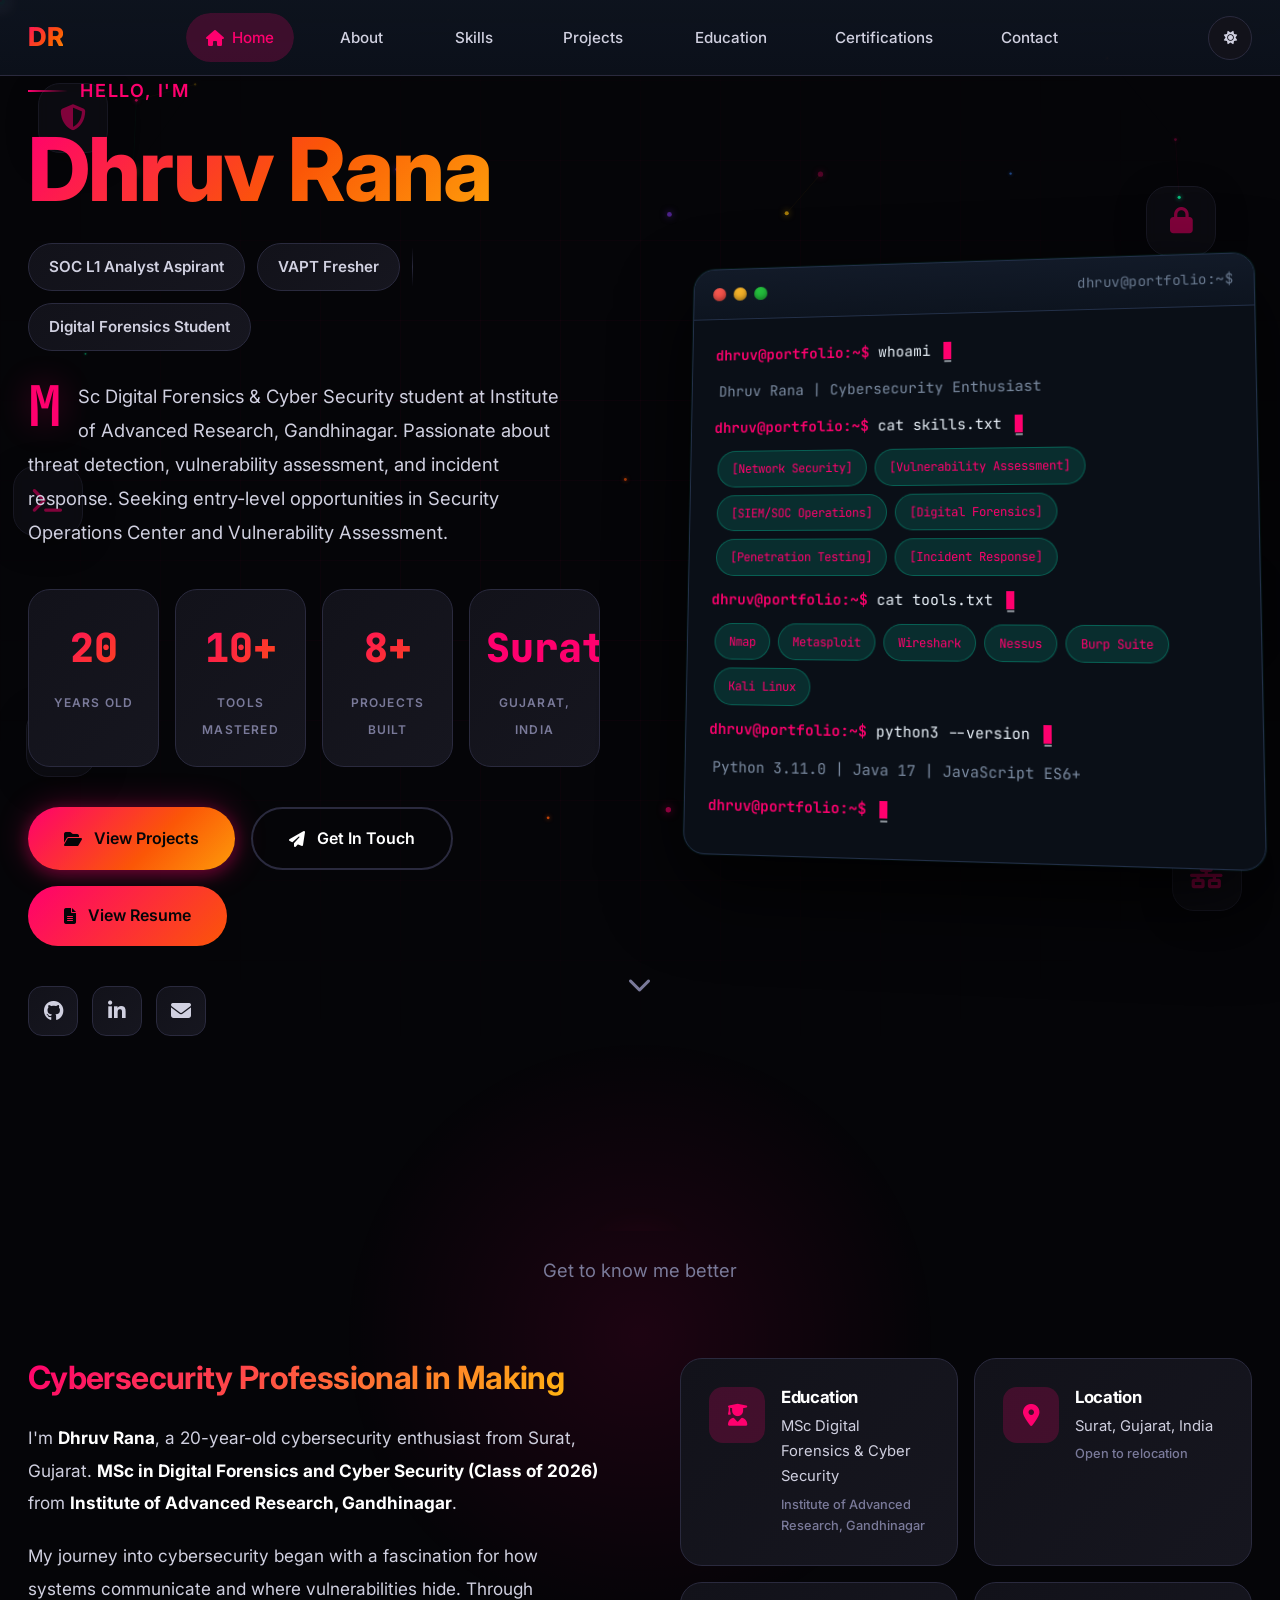
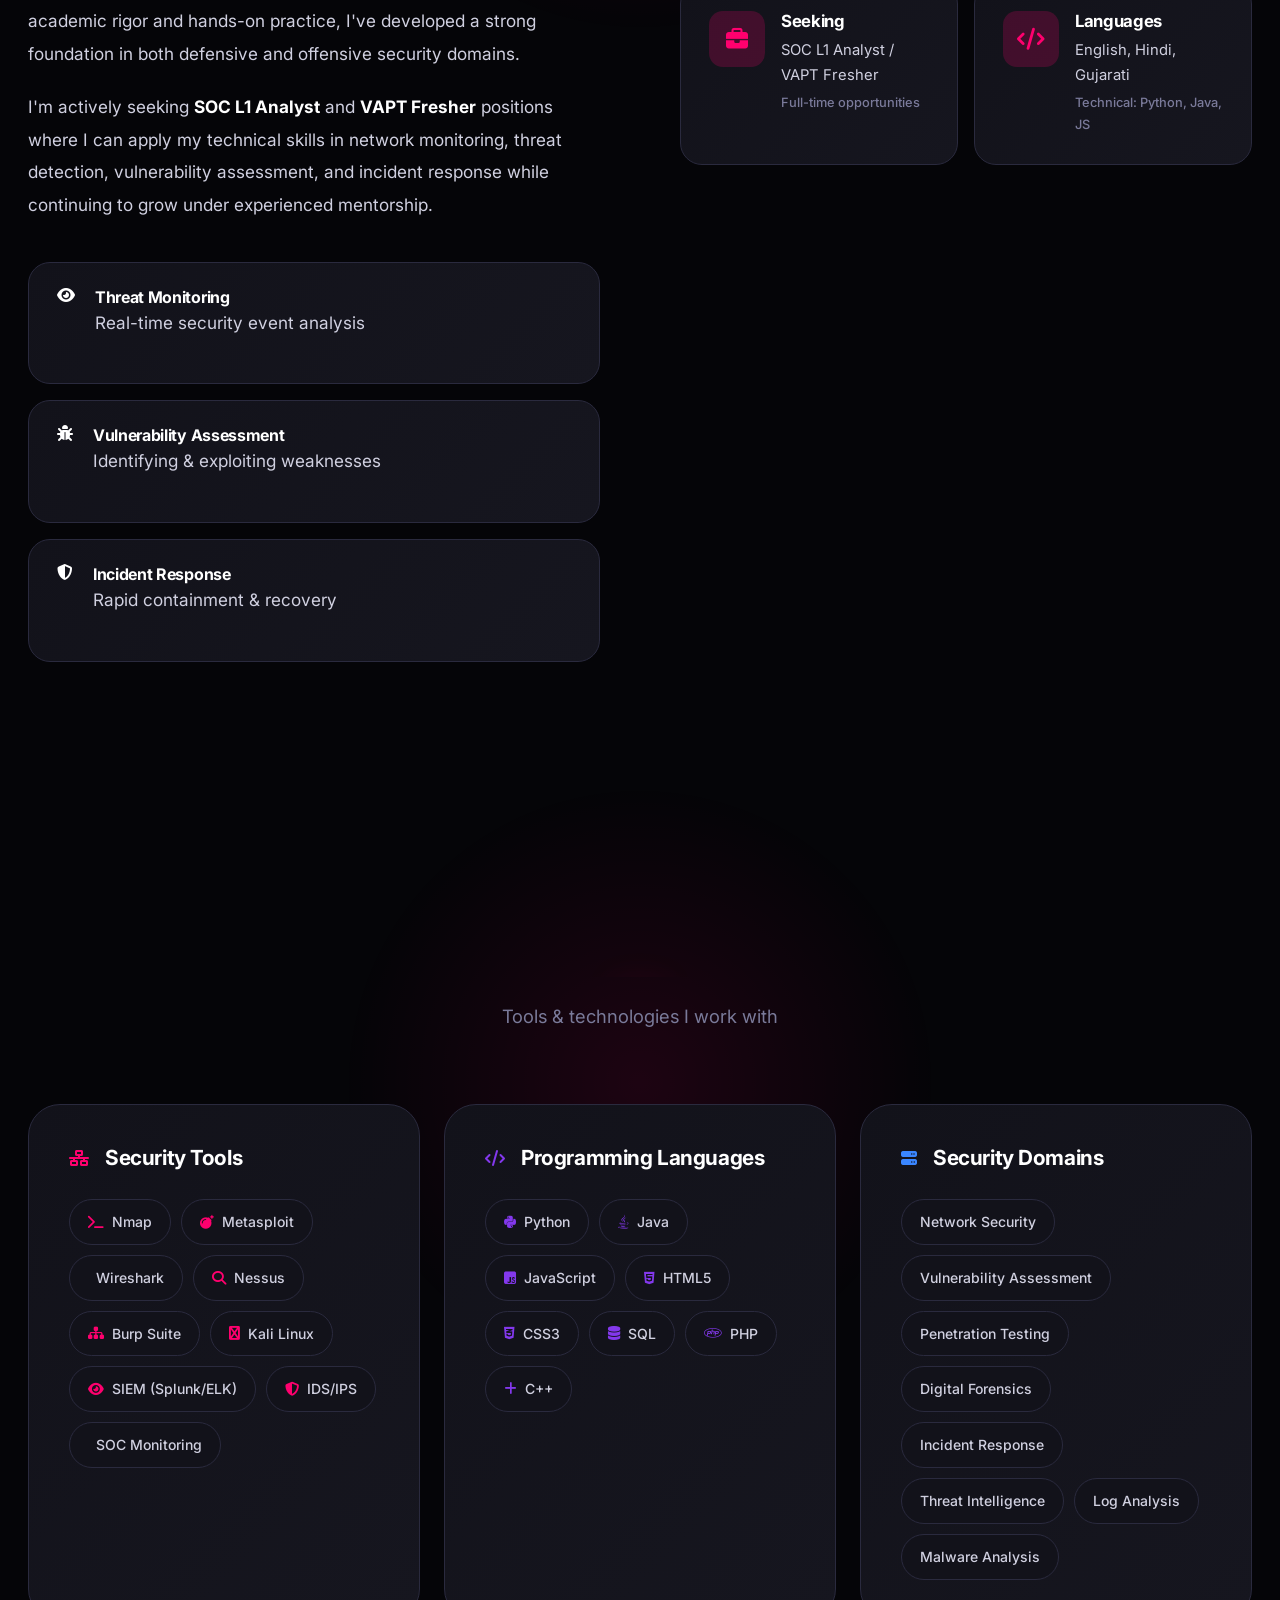
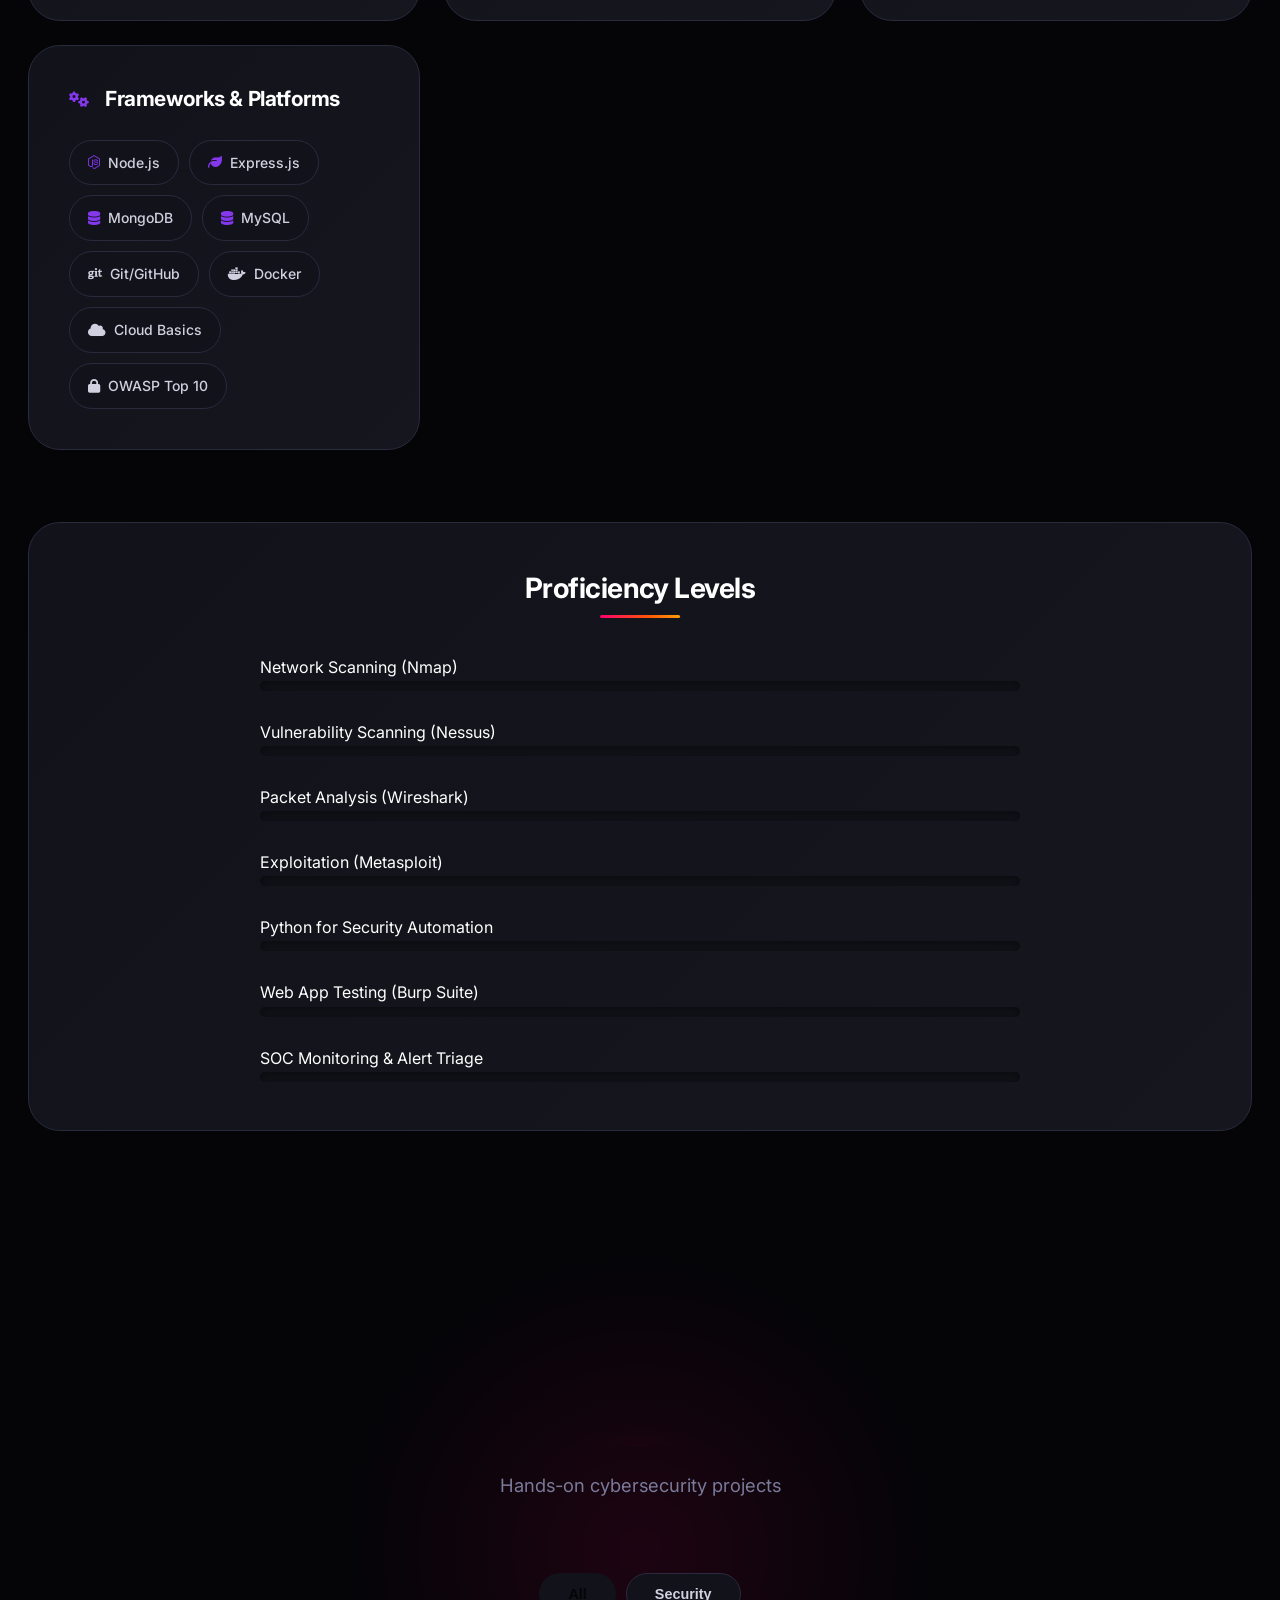
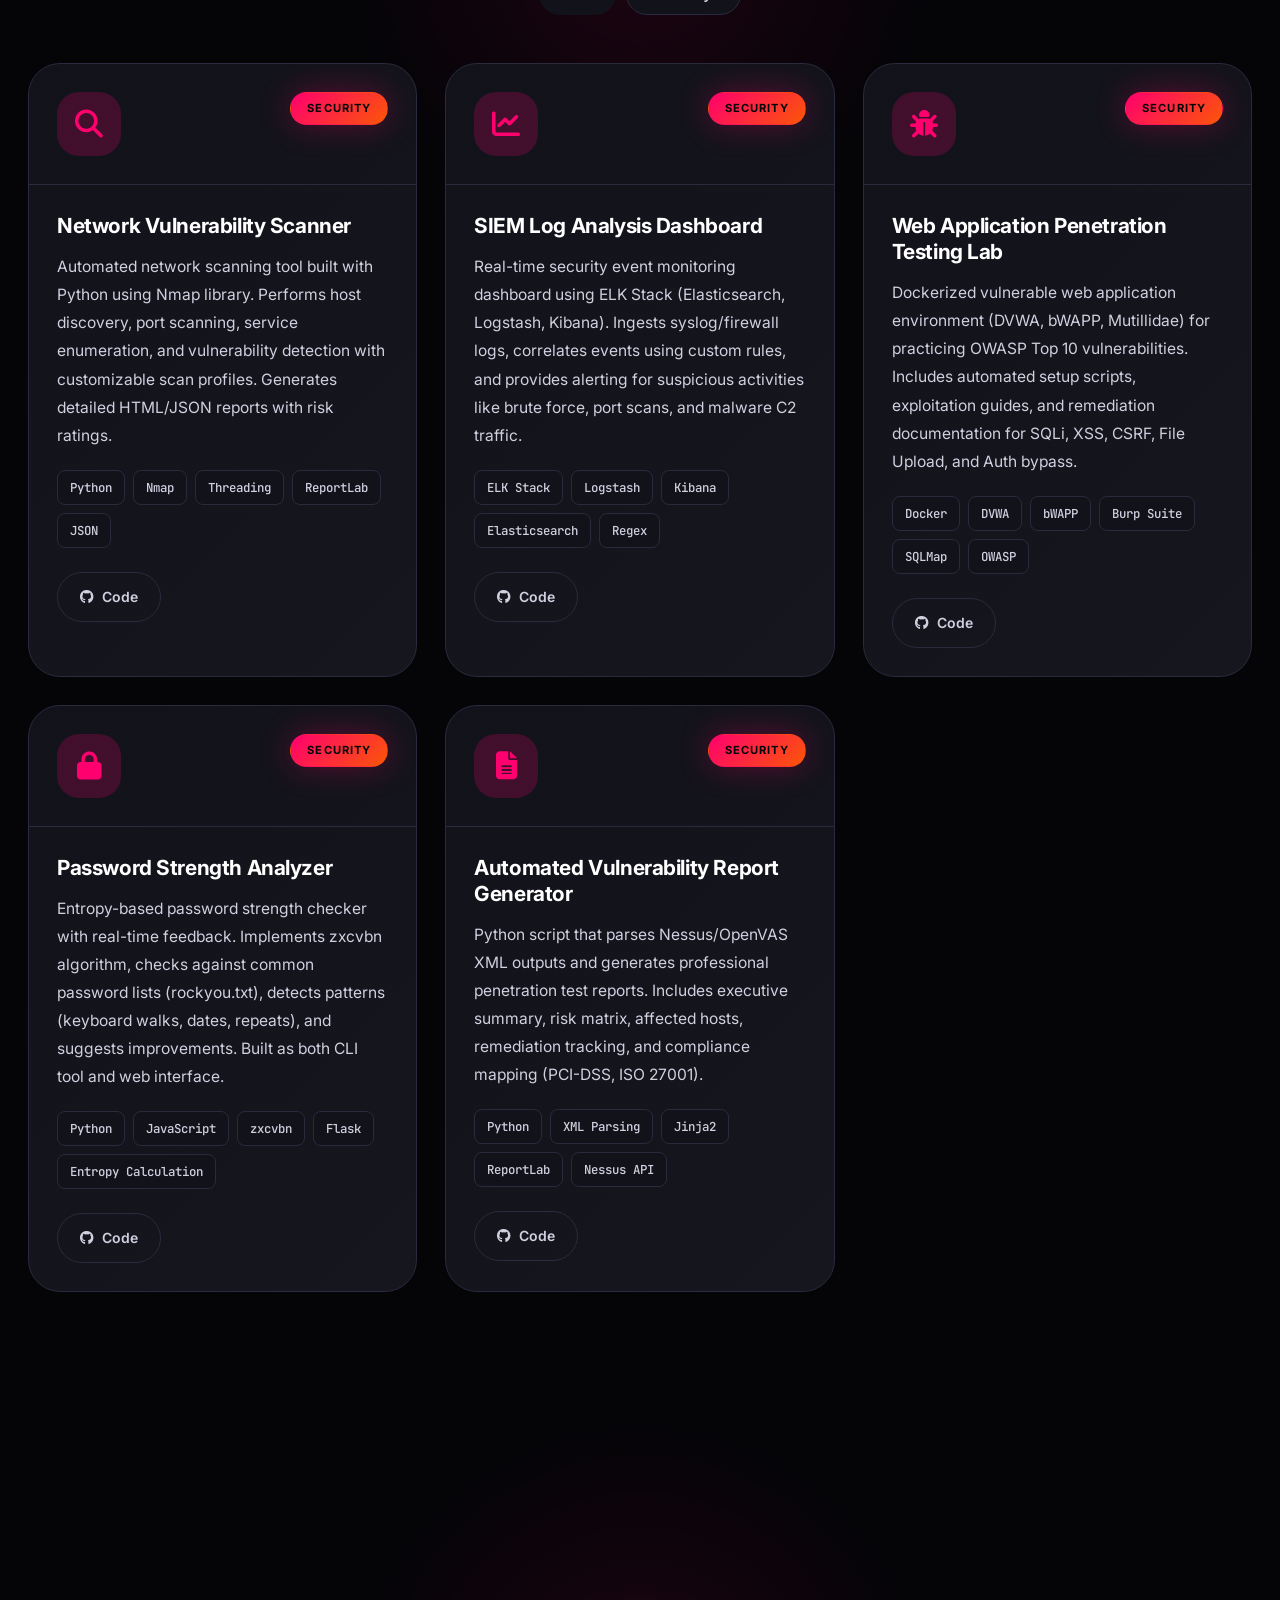
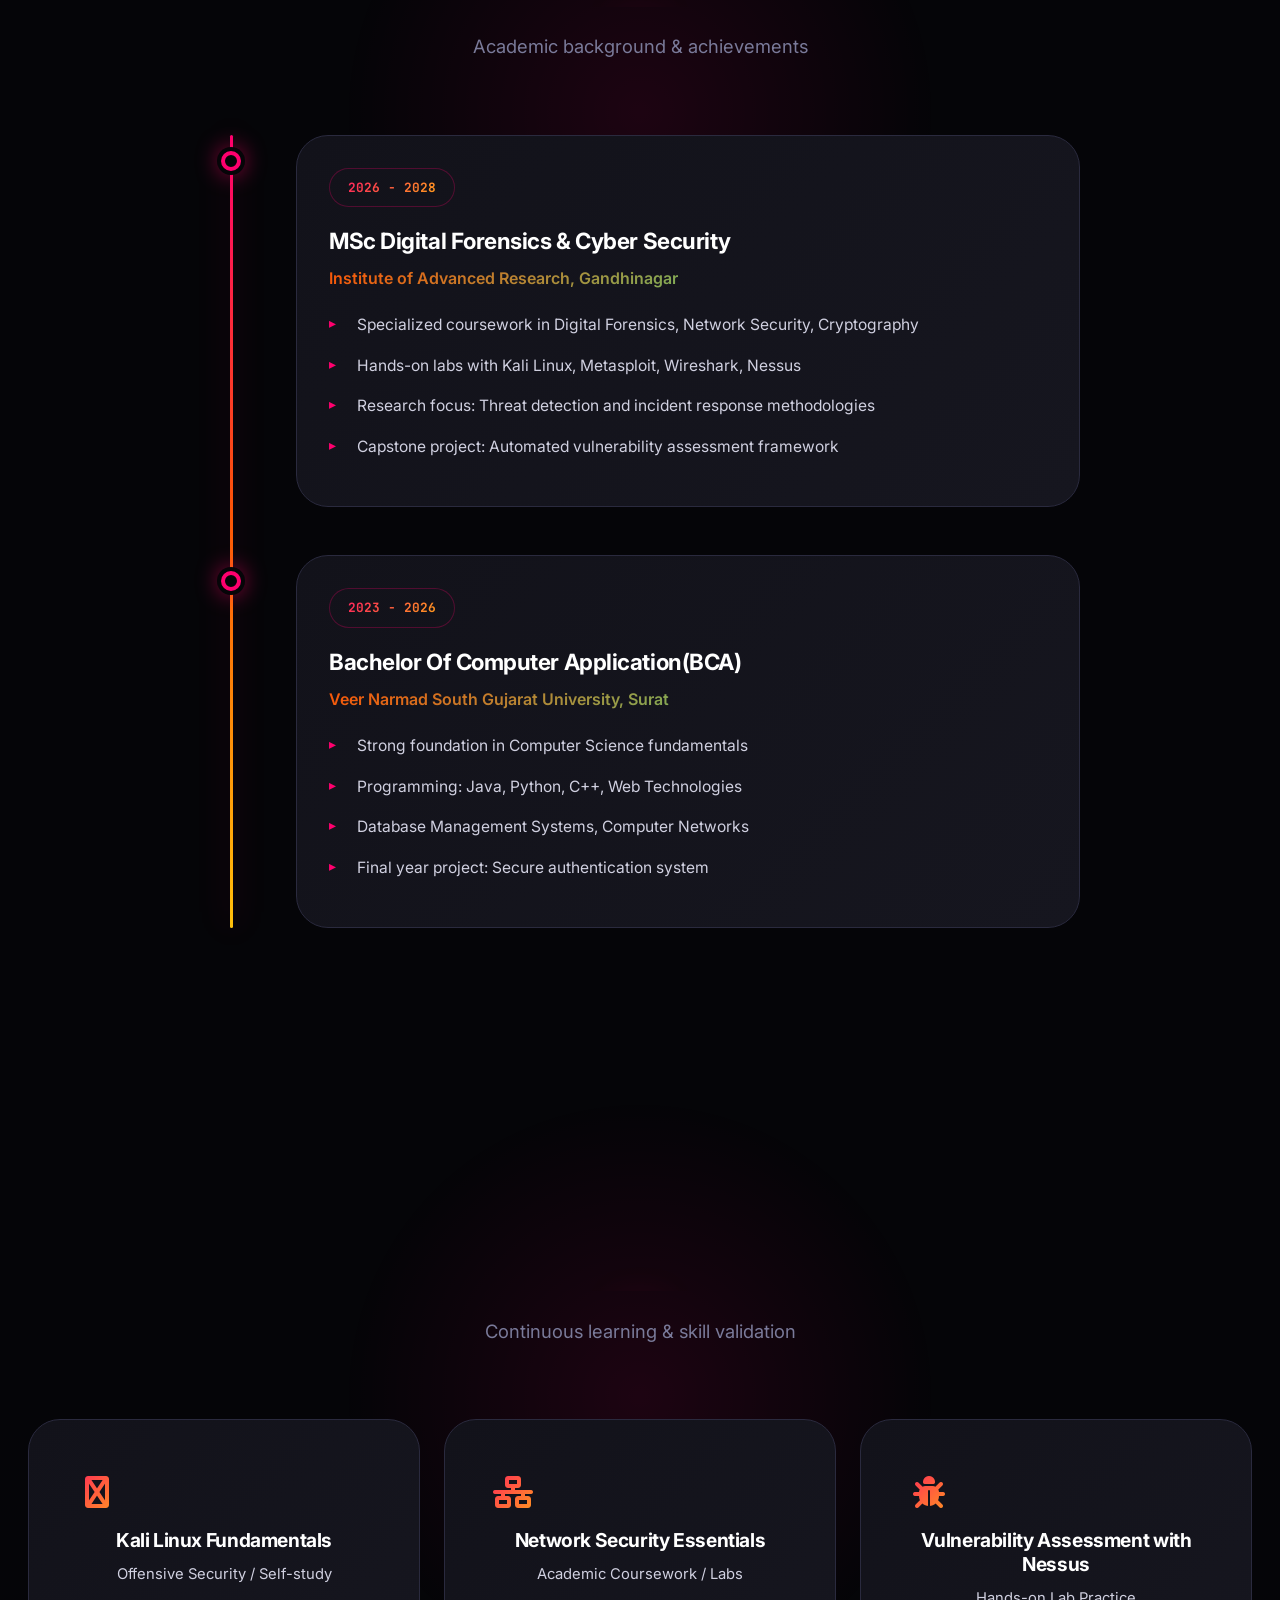
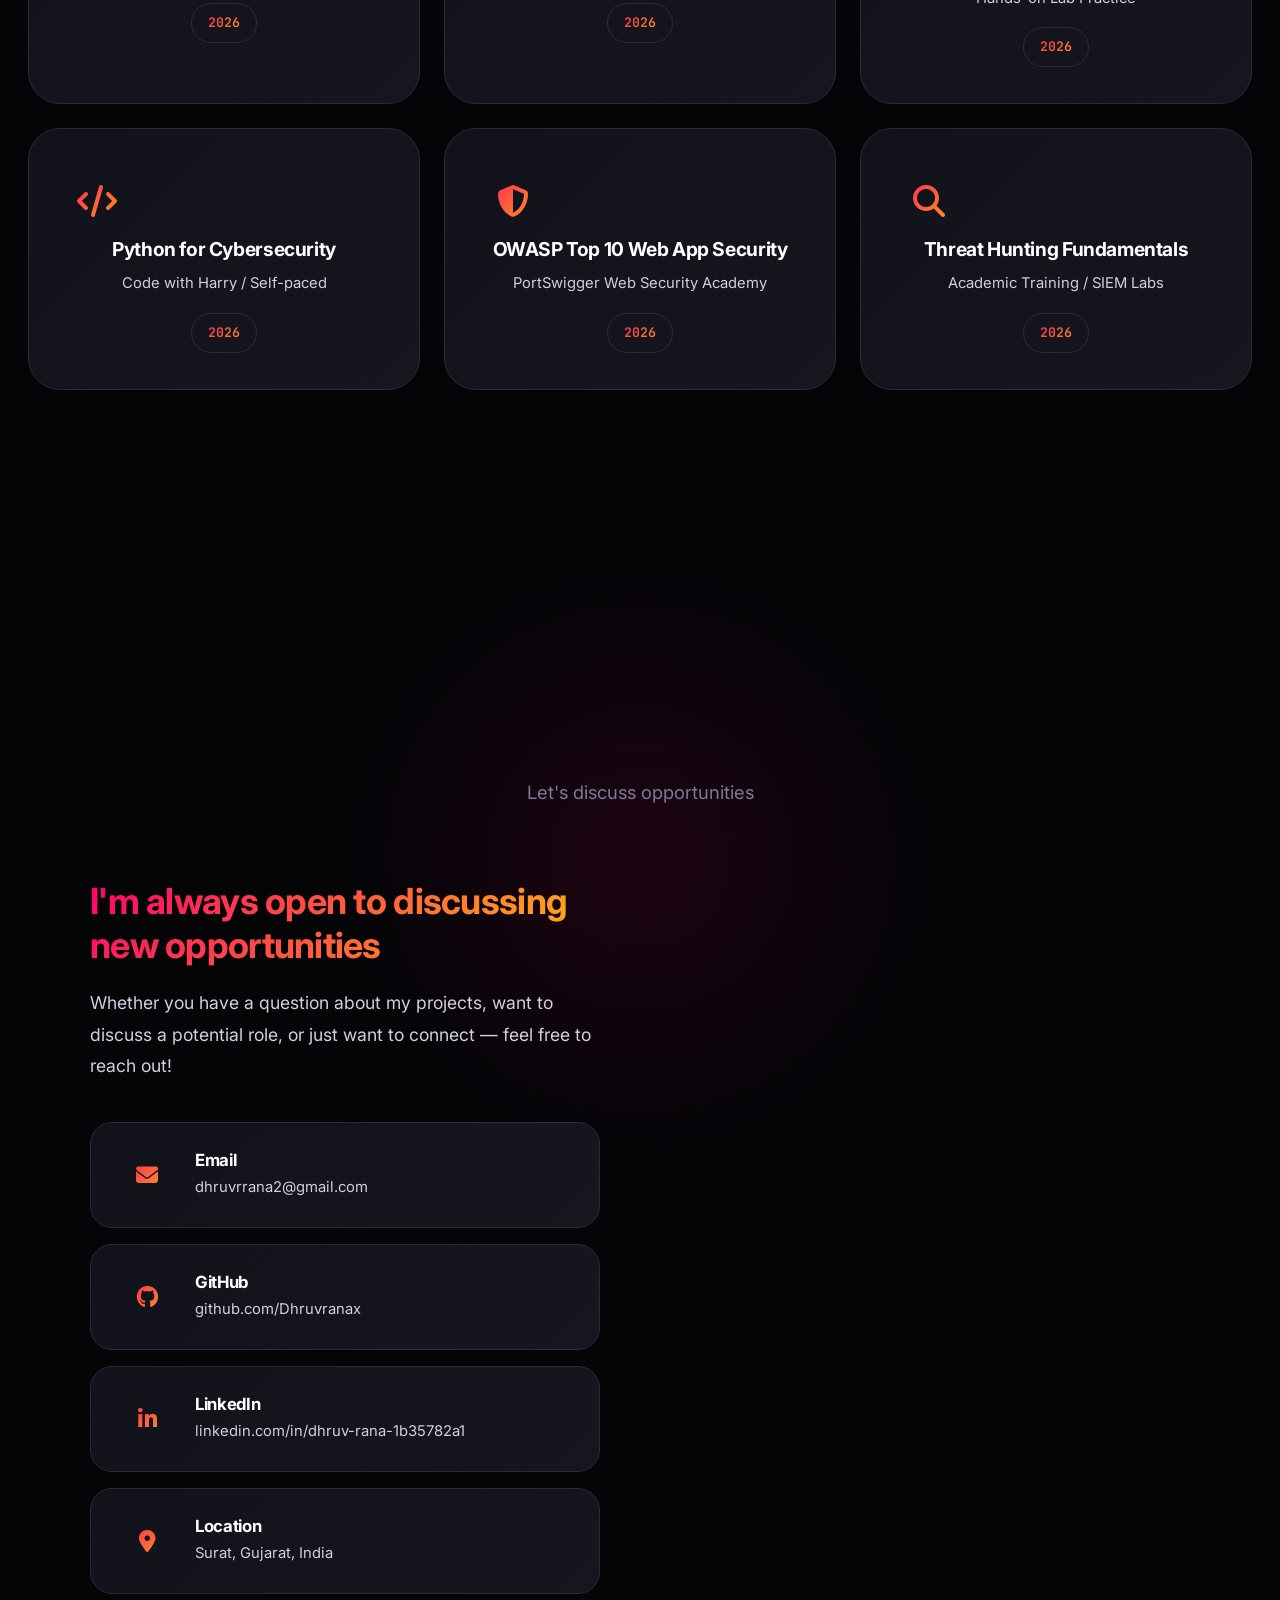
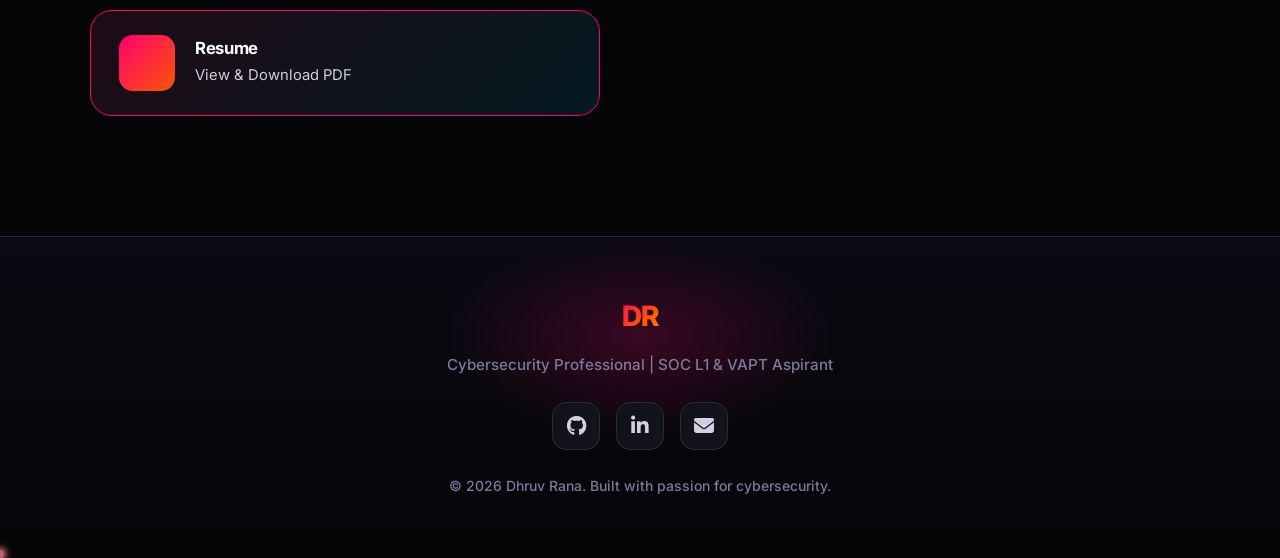
==== commit 08c27700: "Add SOC L1 Analyst resume page with download option - Created resume.html with full SOC-focused resu" ====
--- a/index.html
+++ b/index.html
@@ -104,6 +104,9 @@
                     <a href="#contact" class="btn btn-secondary">
                         <i class="fas fa-paper-plane"></i> Get In Touch
                     </a>
+                    <a href="resume.html" class="btn btn-secondary" style="background: linear-gradient(135deg, var(--accent-primary), var(--accent-secondary)); border: none; color: var(--bg-primary);">
+                        <i class="fas fa-file-alt"></i> View Resume
+                    </a>
                 </div>
                 <div class="hero-social">
                     <a href="https://github.com/Dhruvranax" target="_blank" class="social-link" aria-label="GitHub">
@@ -531,6 +534,13 @@
                                 <p>Surat, Gujarat, India</p>
                             </div>
                         </div>
+                        <a href="resume.html" class="contact-method" style="border-color: var(--accent-primary); background: linear-gradient(135deg, rgba(255,64,129,0.1), rgba(0,212,255,0.1));">
+                            <div class="method-icon" style="background: linear-gradient(135deg, var(--accent-primary), var(--accent-secondary));"><i class="fas fa-file-alt"></i></div>
+                            <div>
+                                <h4>Resume</h4>
+                                <p>View & Download PDF</p>
+                            </div>
+                        </a>
                     </div>
                 </div>
             </div>
